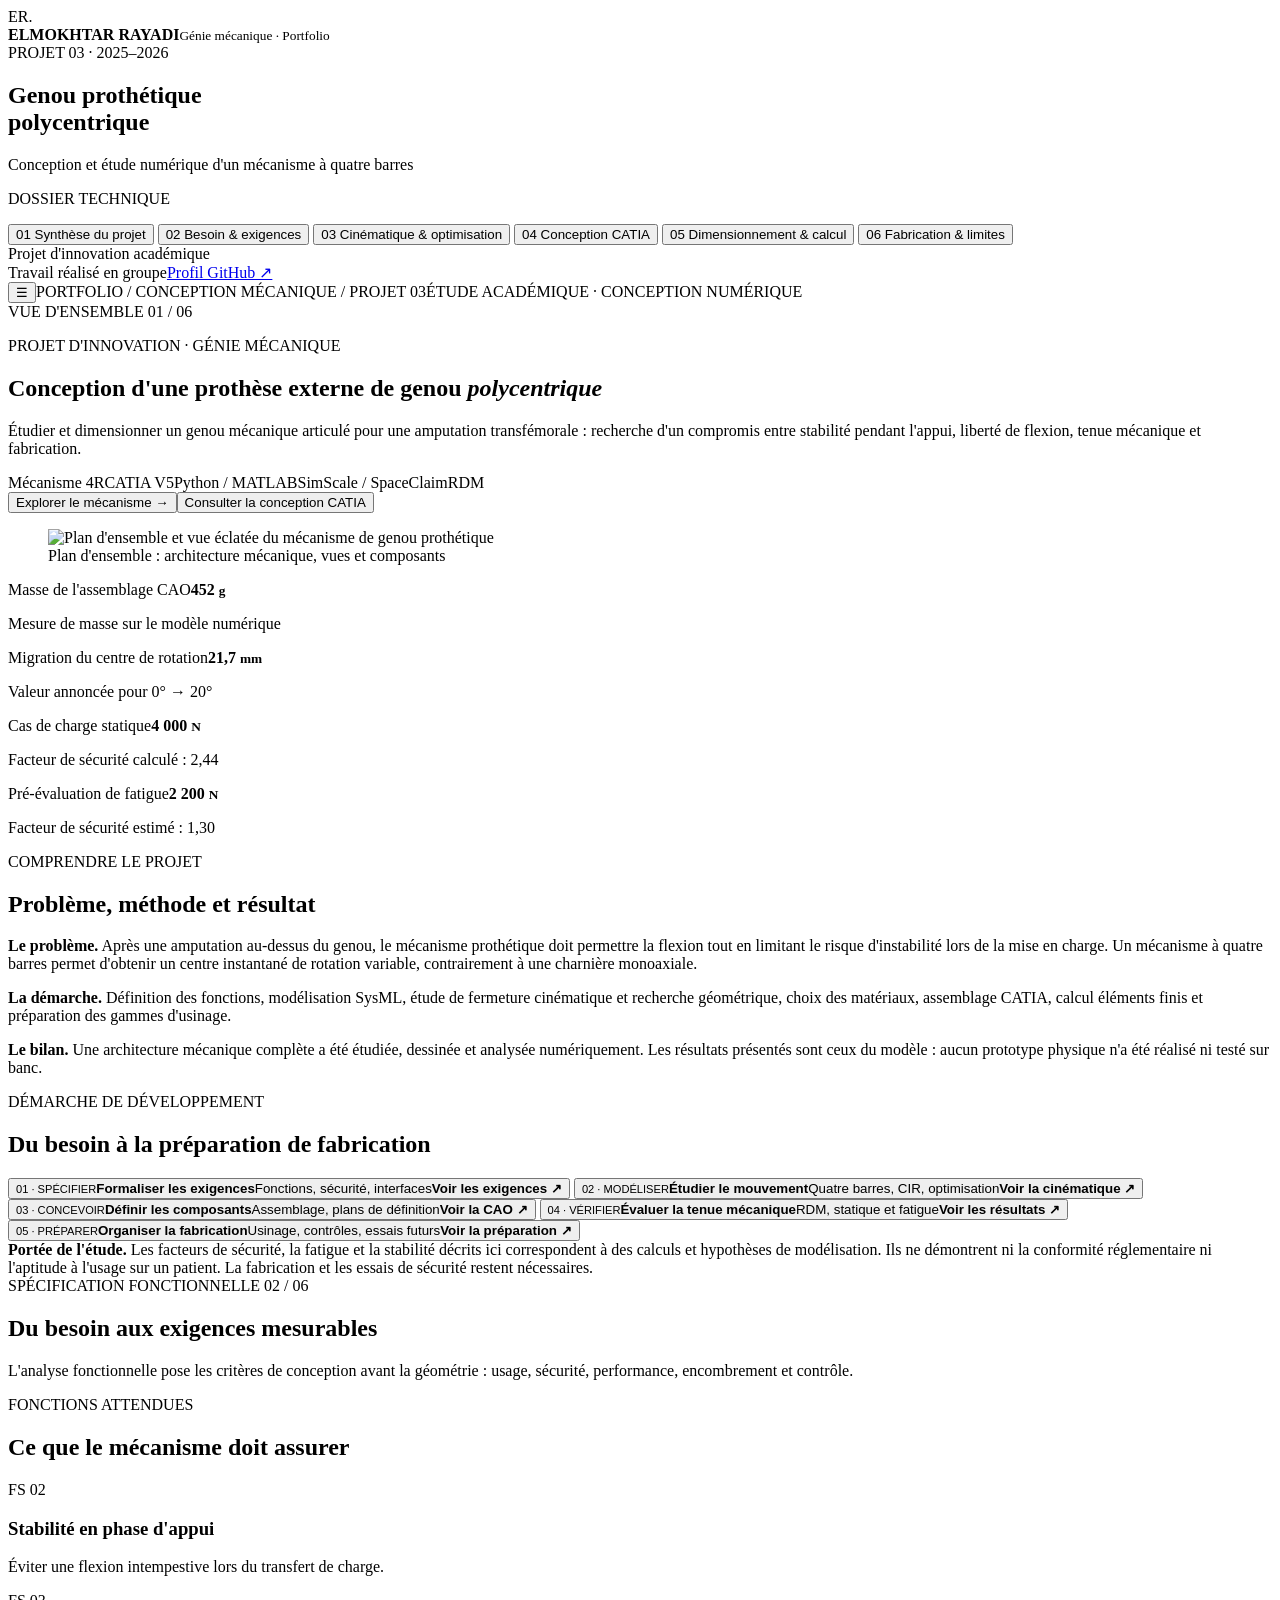
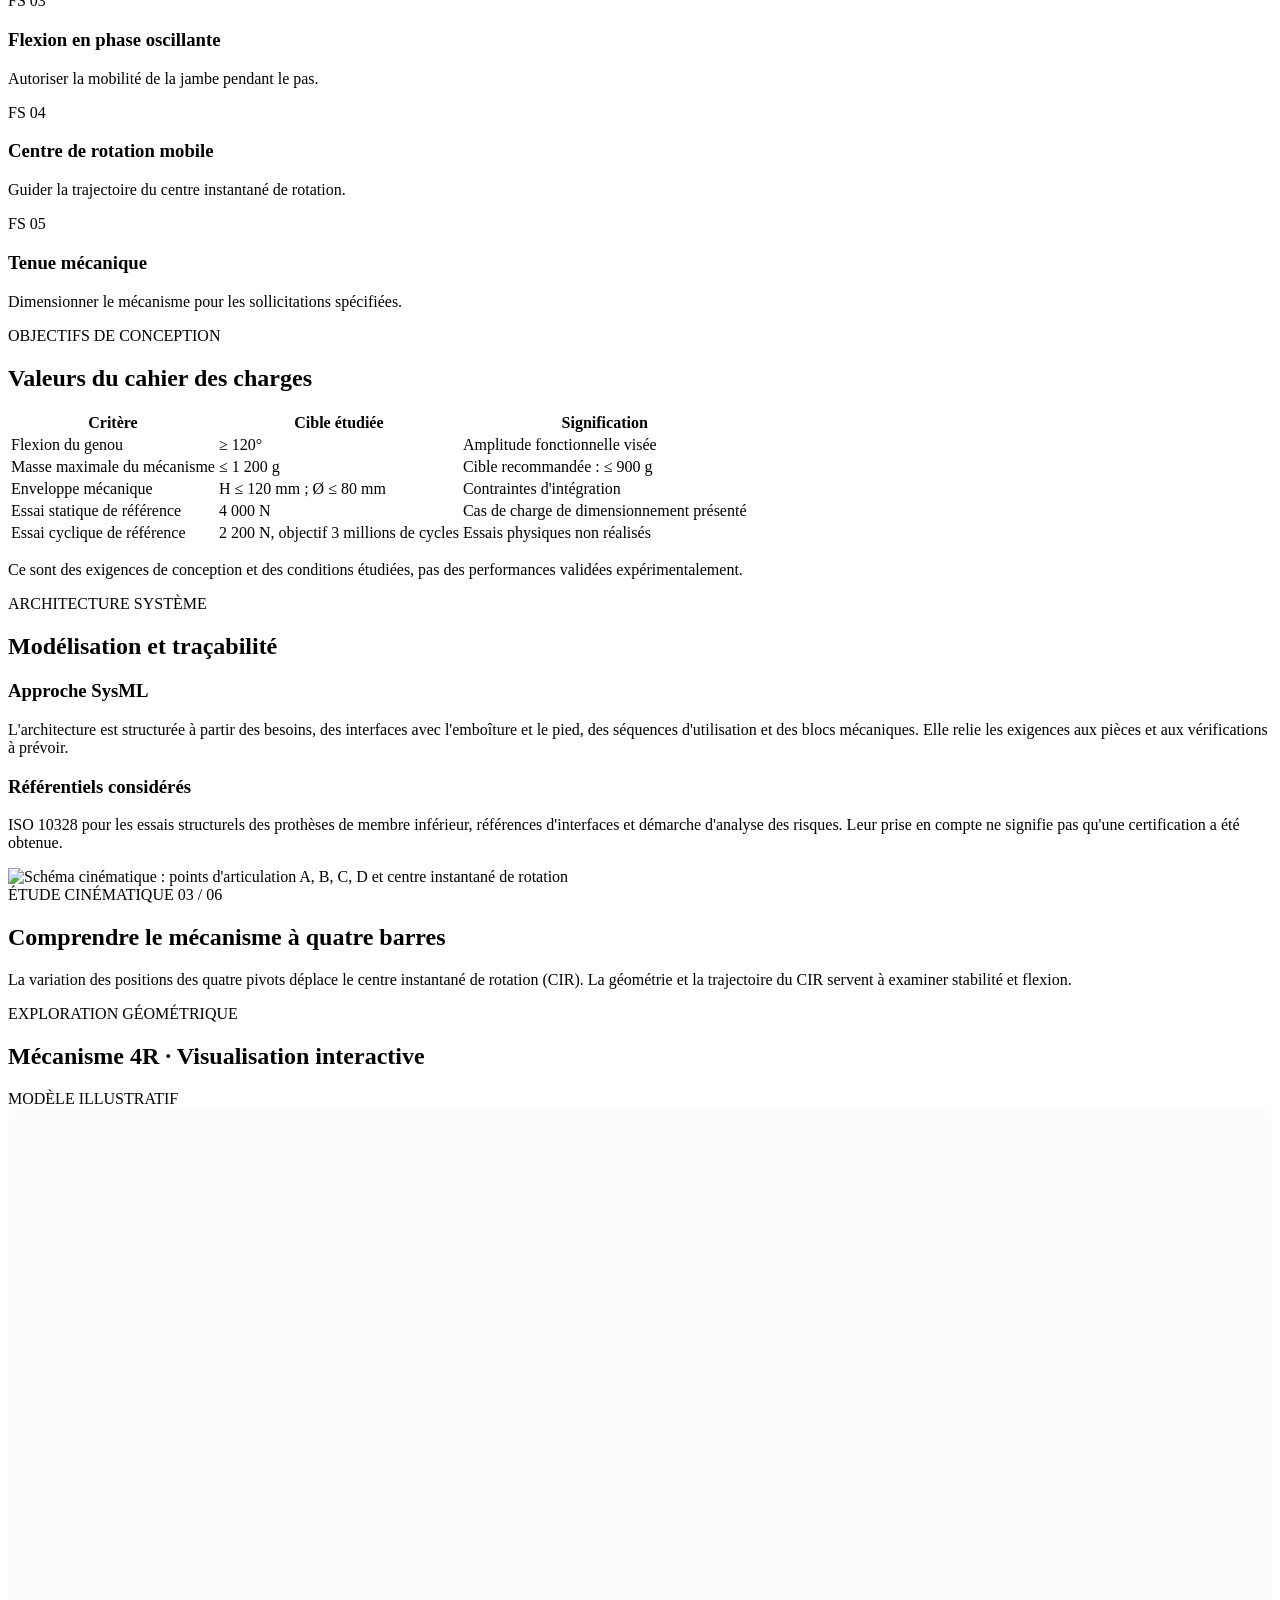
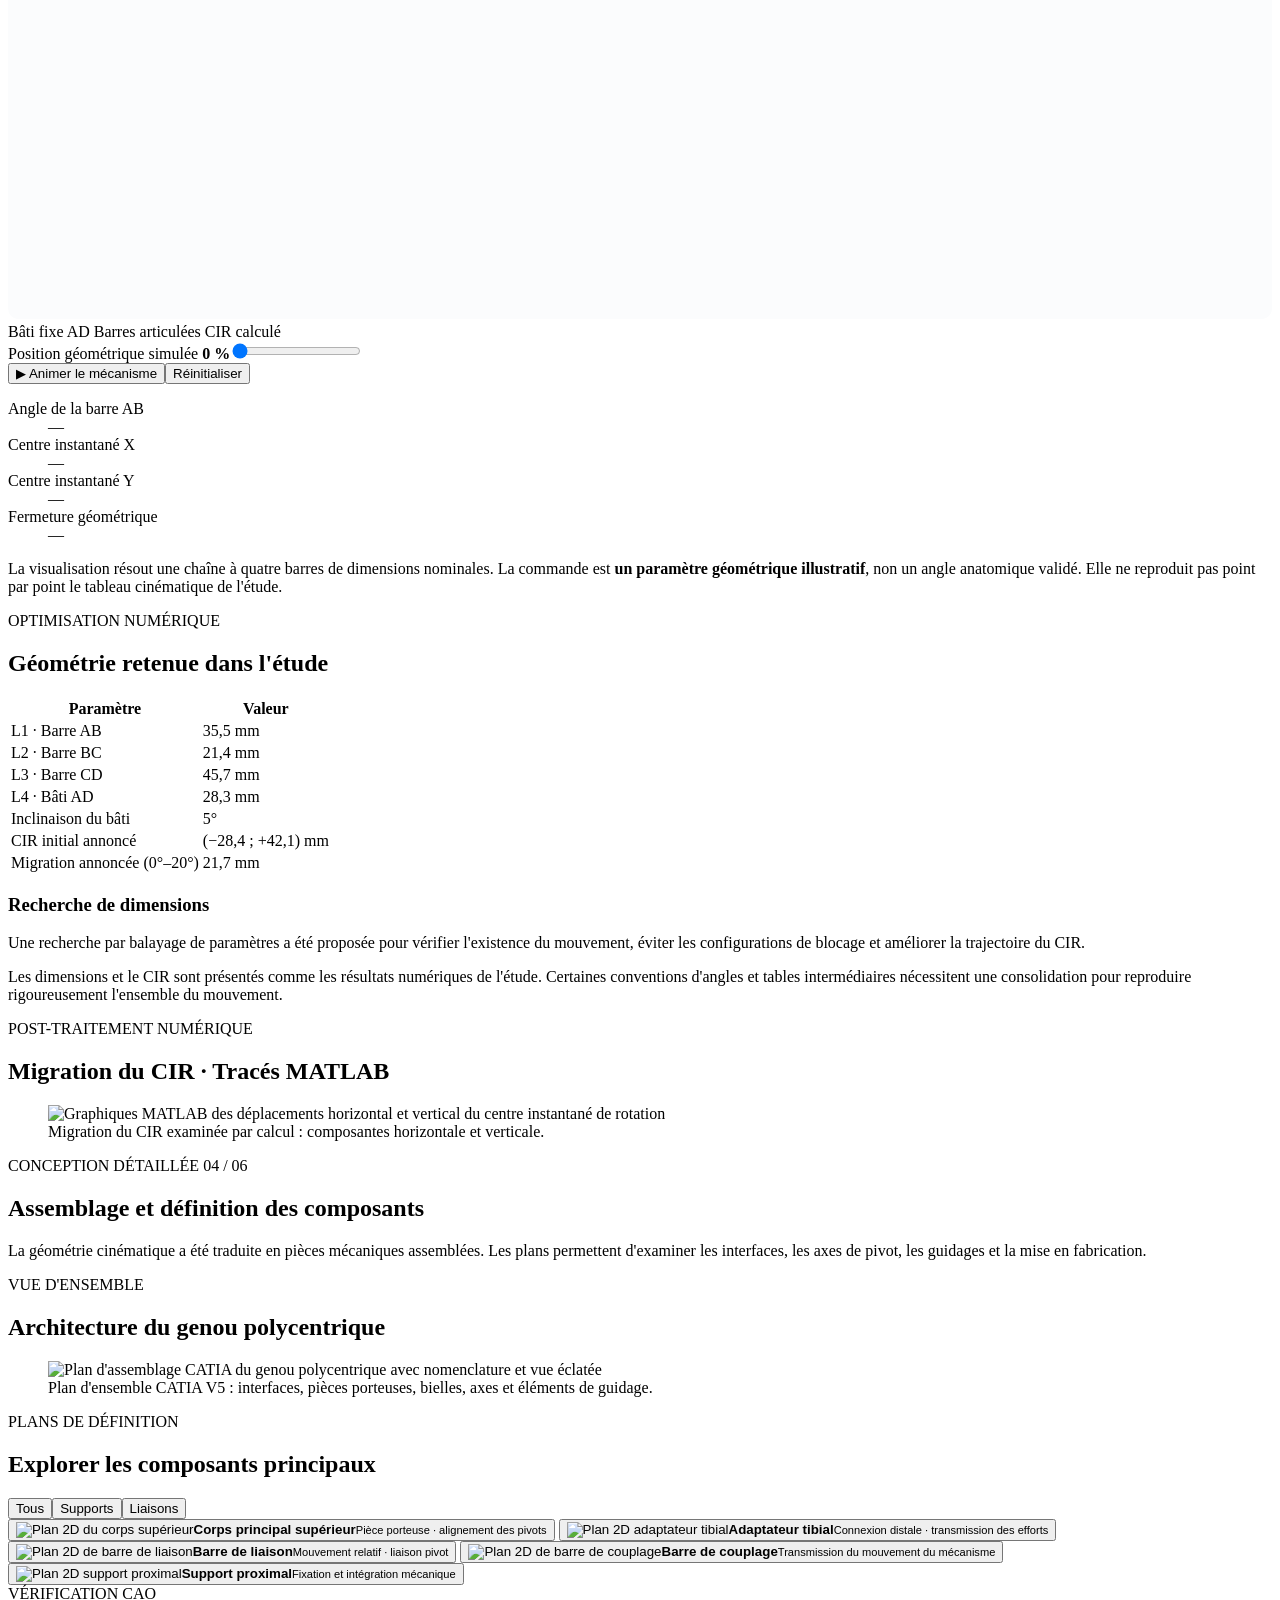
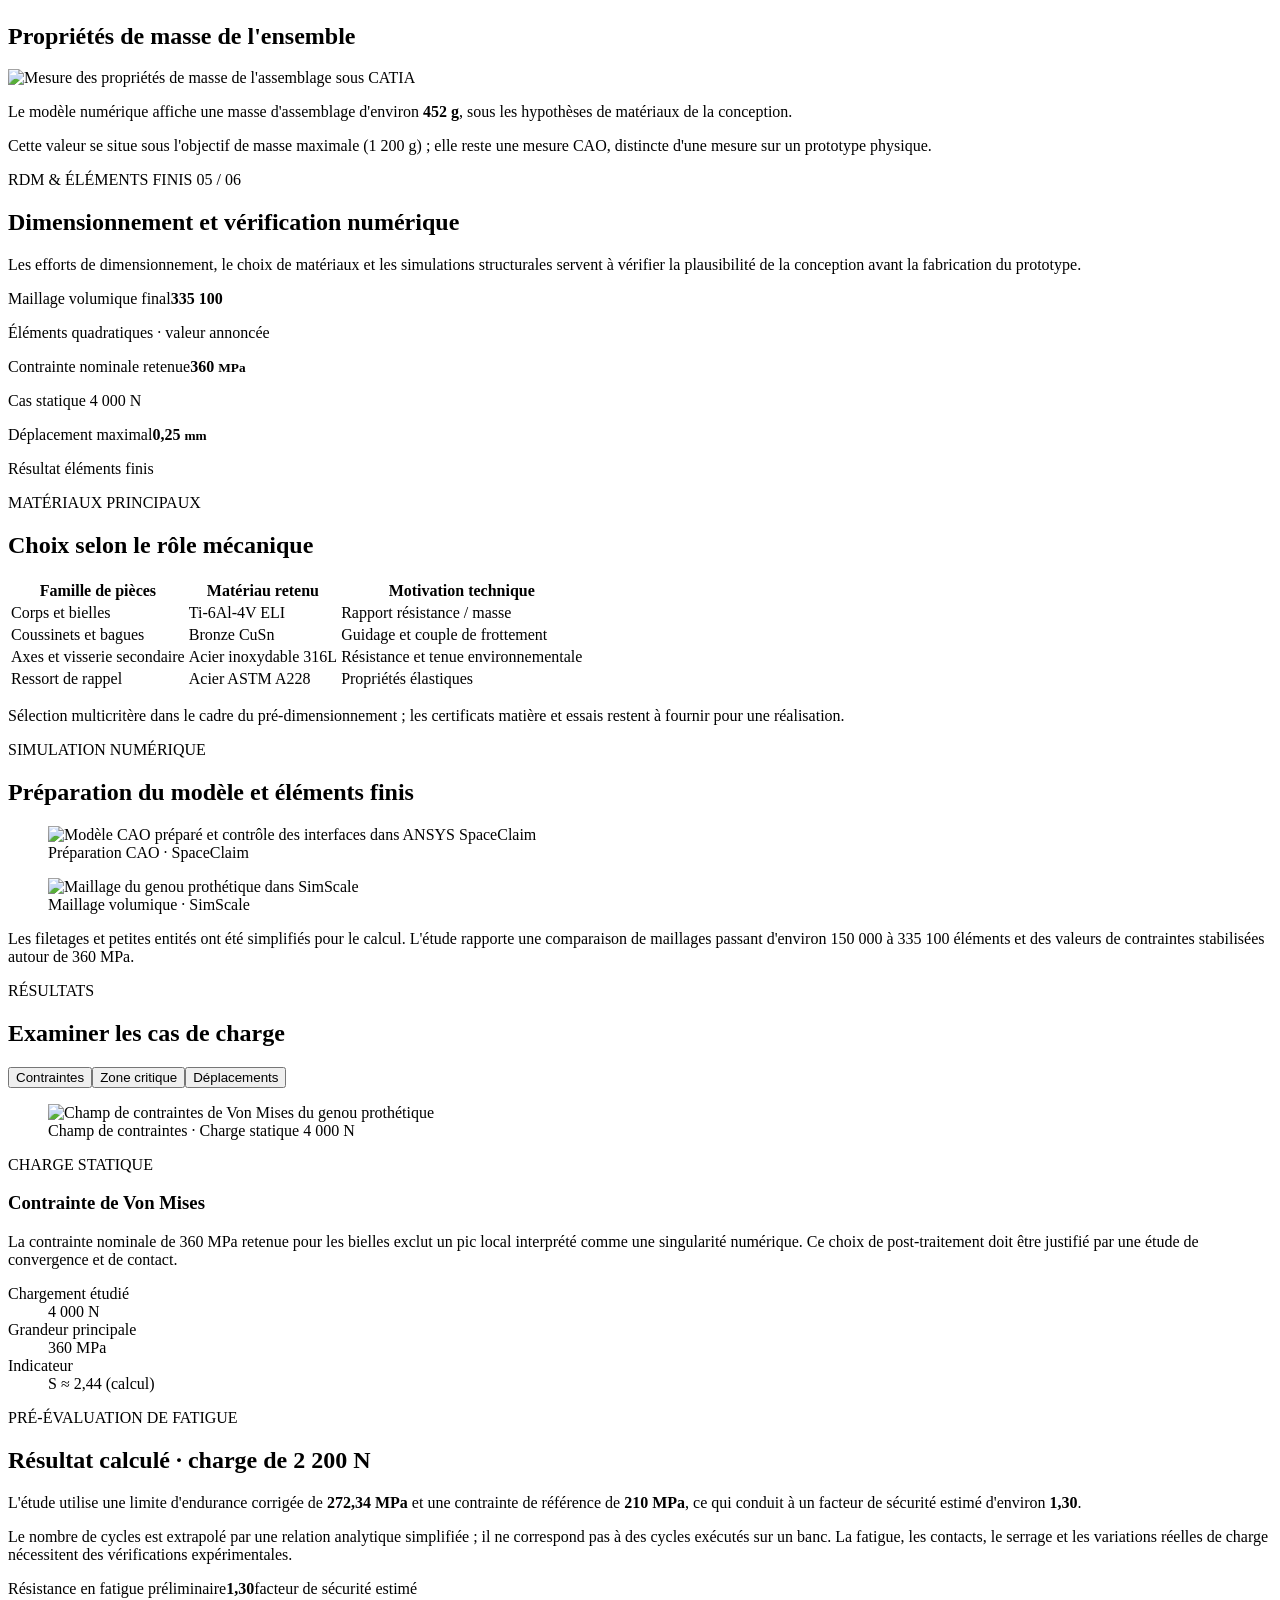
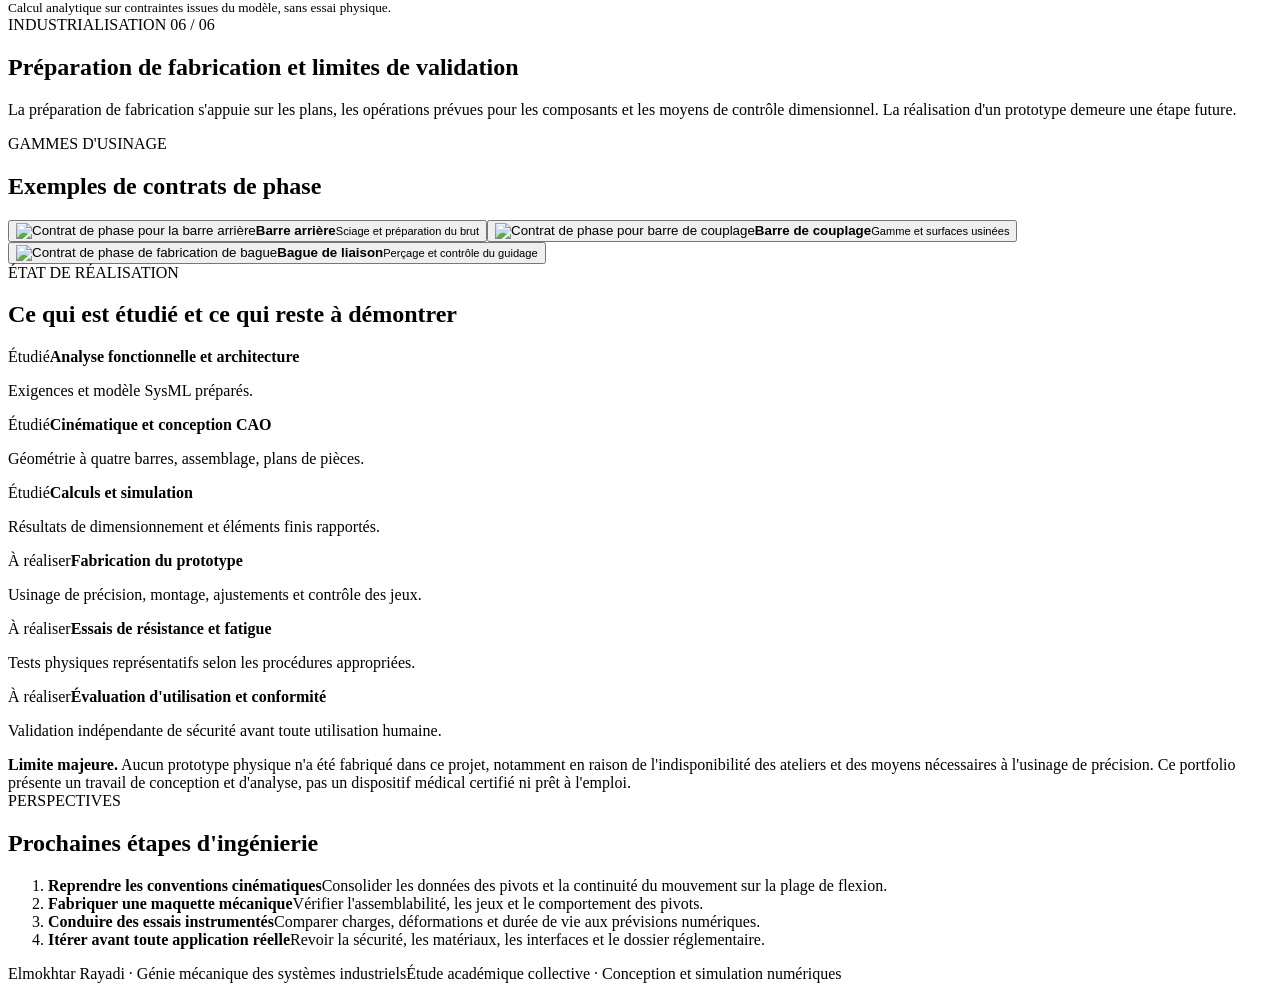
==== index.html @ 190bc429 "Add interactive knee engineering portfolio — index.html" ====
<!doctype html>
<html lang="fr">
<head>
<meta charset="utf-8">
<meta name="viewport" content="width=device-width,initial-scale=1">
<meta name="theme-color" content="#f5f7f8">
<meta name="description" content="Étude de conception mécanique d'un genou prothétique polycentrique : analyse fonctionnelle, cinématique, CAO CATIA V5, dimensionnement et simulations numériques.">
<title>Genou polycentrique · Dossier technique — Elmokhtar Rayadi</title>
<link rel="stylesheet" href="style.css">
</head>
<body>
<div class="shell">
<aside class="sidebar" aria-label="Navigation du dossier">
  <div class="identity"><div class="identity-mark">ER<span>.</span></div><div><strong>ELMOKHTAR RAYADI</strong><small>Génie mécanique · Portfolio</small></div></div>
  <div class="side-project"><span>PROJET 03 · 2025–2026</span><h2>Genou prothétique<br>polycentrique</h2><p>Conception et étude numérique d'un mécanisme à quatre barres</p></div>
  <p class="side-label">DOSSIER TECHNIQUE</p>
  <nav class="navigation">
    <button type="button" data-page="overview" class="nav-link active"><span>01</span> Synthèse du projet</button>
    <button type="button" data-page="requirements" class="nav-link"><span>02</span> Besoin &amp; exigences</button>
    <button type="button" data-page="kinematics" class="nav-link"><span>03</span> Cinématique &amp; optimisation</button>
    <button type="button" data-page="cad" class="nav-link"><span>04</span> Conception CATIA</button>
    <button type="button" data-page="analysis" class="nav-link"><span>05</span> Dimensionnement &amp; calcul</button>
    <button type="button" data-page="manufacturing" class="nav-link"><span>06</span> Fabrication &amp; limites</button>
  </nav>
  <div class="side-footer"><span>Projet d'innovation académique<br>Travail réalisé en groupe</span><a href="https://github.com/elmokhtarrayadi" target="_blank" rel="noopener">Profil GitHub ↗</a></div>
</aside>
<div class="workspace">
<header class="topbar"><button type="button" id="menuToggle" class="menu-toggle" aria-label="Afficher les rubriques">☰</button><span class="breadcrumb">PORTFOLIO <span>/</span> CONCEPTION MÉCANIQUE <span>/</span> PROJET 03</span><span class="top-tag">ÉTUDE ACADÉMIQUE · CONCEPTION NUMÉRIQUE</span></header>
<main id="main" tabindex="-1">
<section class="page active" id="page-overview" aria-labelledby="overview-title">
  <div class="section-tag">VUE D'ENSEMBLE <span>01 / 06</span></div>
  <div class="hero">
    <div><p class="eyebrow">PROJET D'INNOVATION · GÉNIE MÉCANIQUE</p><h1 id="overview-title">Conception d'une prothèse externe de genou <em>polycentrique</em></h1>
    <p class="lead">Étudier et dimensionner un genou mécanique articulé pour une amputation transfémorale : recherche d'un compromis entre stabilité pendant l'appui, liberté de flexion, tenue mécanique et fabrication.</p>
    <div class="tags"><span>Mécanisme 4R</span><span>CATIA V5</span><span>Python / MATLAB</span><span>SimScale / SpaceClaim</span><span>RDM</span></div>
    <div class="button-row"><button class="btn primary" type="button" data-go="kinematics">Explorer le mécanisme <span>→</span></button><button class="btn" type="button" data-go="cad">Consulter la conception CATIA</button></div>
    </div><figure class="hero-figure"><img src="assets/assemblage_plan_catia.webp" alt="Plan d'ensemble et vue éclatée du mécanisme de genou prothétique" fetchpriority="high"><figcaption>Plan d'ensemble : architecture mécanique, vues et composants</figcaption></figure>
  </div>
  <div class="metrics four">
    <div class="metric"><span>Masse de l'assemblage CAO</span><strong>452 <small>g</small></strong><p>Mesure de masse sur le modèle numérique</p></div>
    <div class="metric"><span>Migration du centre de rotation</span><strong>21,7 <small>mm</small></strong><p>Valeur annoncée pour 0° → 20°</p></div>
    <div class="metric"><span>Cas de charge statique</span><strong>4 000 <small>N</small></strong><p>Facteur de sécurité calculé : 2,44</p></div>
    <div class="metric"><span>Pré-évaluation de fatigue</span><strong>2 200 <small>N</small></strong><p>Facteur de sécurité estimé : 1,30</p></div>
  </div>
  <article class="paper"><div class="paper-head"><div><span class="eyebrow">COMPRENDRE LE PROJET</span><h2>Problème, méthode et résultat</h2></div></div>
   <div class="summary-columns"><p><strong>Le problème.</strong> Après une amputation au-dessus du genou, le mécanisme prothétique doit permettre la flexion tout en limitant le risque d'instabilité lors de la mise en charge. Un mécanisme à quatre barres permet d'obtenir un centre instantané de rotation variable, contrairement à une charnière monoaxiale.</p><p><strong>La démarche.</strong> Définition des fonctions, modélisation SysML, étude de fermeture cinématique et recherche géométrique, choix des matériaux, assemblage CATIA, calcul éléments finis et préparation des gammes d'usinage.</p><p><strong>Le bilan.</strong> Une architecture mécanique complète a été étudiée, dessinée et analysée numériquement. Les résultats présentés sont ceux du modèle : aucun prototype physique n'a été réalisé ni testé sur banc.</p></div>
  </article>
  <article class="paper"><div class="paper-head"><div><span class="eyebrow">DÉMARCHE DE DÉVELOPPEMENT</span><h2>Du besoin à la préparation de fabrication</h2></div></div>
  <div class="workflow">
    <button type="button" data-go="requirements"><small>01 · SPÉCIFIER</small><strong>Formaliser les exigences</strong><span>Fonctions, sécurité, interfaces</span><b>Voir les exigences ↗</b></button>
    <button type="button" data-go="kinematics"><small>02 · MODÉLISER</small><strong>Étudier le mouvement</strong><span>Quatre barres, CIR, optimisation</span><b>Voir la cinématique ↗</b></button>
    <button type="button" data-go="cad"><small>03 · CONCEVOIR</small><strong>Définir les composants</strong><span>Assemblage, plans de définition</span><b>Voir la CAO ↗</b></button>
    <button type="button" data-go="analysis"><small>04 · VÉRIFIER</small><strong>Évaluer la tenue mécanique</strong><span>RDM, statique et fatigue</span><b>Voir les résultats ↗</b></button>
    <button type="button" data-go="manufacturing"><small>05 · PRÉPARER</small><strong>Organiser la fabrication</strong><span>Usinage, contrôles, essais futurs</span><b>Voir la préparation ↗</b></button>
  </div>
  </article>
  <div class="note"><strong>Portée de l'étude.</strong> Les facteurs de sécurité, la fatigue et la stabilité décrits ici correspondent à des calculs et hypothèses de modélisation. Ils ne démontrent ni la conformité réglementaire ni l'aptitude à l'usage sur un patient. La fabrication et les essais de sécurité restent nécessaires.</div>
</section>
<section class="page" id="page-requirements" aria-labelledby="requirements-title">
  <div class="section-tag">SPÉCIFICATION FONCTIONNELLE <span>02 / 06</span></div><h1 id="requirements-title" class="page-title">Du besoin aux exigences mesurables</h1><p class="page-intro">L'analyse fonctionnelle pose les critères de conception avant la géométrie : usage, sécurité, performance, encombrement et contrôle.</p>
  <div class="paper"><div class="paper-head"><div><span class="eyebrow">FONCTIONS ATTENDUES</span><h2>Ce que le mécanisme doit assurer</h2></div></div>
  <div class="spec-grid">
    <div><span class="spec-num">FS 02</span><h3>Stabilité en phase d'appui</h3><p>Éviter une flexion intempestive lors du transfert de charge.</p></div>
    <div><span class="spec-num">FS 03</span><h3>Flexion en phase oscillante</h3><p>Autoriser la mobilité de la jambe pendant le pas.</p></div>
    <div><span class="spec-num">FS 04</span><h3>Centre de rotation mobile</h3><p>Guider la trajectoire du centre instantané de rotation.</p></div>
    <div><span class="spec-num">FS 05</span><h3>Tenue mécanique</h3><p>Dimensionner le mécanisme pour les sollicitations spécifiées.</p></div>
  </div></div>
  <div class="paper"><div class="paper-head"><div><span class="eyebrow">OBJECTIFS DE CONCEPTION</span><h2>Valeurs du cahier des charges</h2></div></div>
  <div class="table-wrap"><table><thead><tr><th>Critère</th><th>Cible étudiée</th><th>Signification</th></tr></thead><tbody>
  <tr><td>Flexion du genou</td><td>≥ 120°</td><td>Amplitude fonctionnelle visée</td></tr>
  <tr><td>Masse maximale du mécanisme</td><td>≤ 1 200 g</td><td>Cible recommandée : ≤ 900 g</td></tr>
  <tr><td>Enveloppe mécanique</td><td>H ≤ 120 mm ; Ø ≤ 80 mm</td><td>Contraintes d'intégration</td></tr>
  <tr><td>Essai statique de référence</td><td>4 000 N</td><td>Cas de charge de dimensionnement présenté</td></tr>
  <tr><td>Essai cyclique de référence</td><td>2 200 N, objectif 3 millions de cycles</td><td>Essais physiques non réalisés</td></tr>
  </tbody></table></div><p class="footnote">Ce sont des exigences de conception et des conditions étudiées, pas des performances validées expérimentalement.</p></div>
  <div class="paper"><div class="paper-head"><div><span class="eyebrow">ARCHITECTURE SYSTÈME</span><h2>Modélisation et traçabilité</h2></div></div><div class="double"><div><h3>Approche SysML</h3><p>L'architecture est structurée à partir des besoins, des interfaces avec l'emboîture et le pied, des séquences d'utilisation et des blocs mécaniques. Elle relie les exigences aux pièces et aux vérifications à prévoir.</p><h3>Référentiels considérés</h3><p>ISO 10328 pour les essais structurels des prothèses de membre inférieur, références d'interfaces et démarche d'analyse des risques. Leur prise en compte ne signifie pas qu'une certification a été obtenue.</p></div><img src="assets/schema_quatre_barres.webp" alt="Schéma cinématique : points d'articulation A, B, C, D et centre instantané de rotation" data-lightbox></div></div>
</section>
<section class="page" id="page-kinematics" aria-labelledby="kinematics-title">
  <div class="section-tag">ÉTUDE CINÉMATIQUE <span>03 / 06</span></div><h1 id="kinematics-title" class="page-title">Comprendre le mécanisme à quatre barres</h1><p class="page-intro">La variation des positions des quatre pivots déplace le centre instantané de rotation (CIR). La géométrie et la trajectoire du CIR servent à examiner stabilité et flexion.</p>
  <div class="paper kinematic-paper"><div class="paper-head"><div><span class="eyebrow">EXPLORATION GÉOMÉTRIQUE</span><h2>Mécanisme 4R · Visualisation interactive</h2></div><span class="mini-pill">MODÈLE ILLUSTRATIF</span></div>
    <div class="kinematic-layout"><div class="model-area"><svg id="mechanismSvg" viewBox="0 0 600 385" role="img" aria-label="Mécanisme à quatre barres articulées avec centre instantané de rotation" xmlns="http://www.w3.org/2000/svg"><rect x="0" y="0" width="600" height="385" rx="5" fill="#fbfcfd"/><g id="gridLayer"></g><g id="mechanismLayer"></g><g id="labelsLayer"></g></svg><div class="model-key"><span><i class="dot dark"></i> Bâti fixe AD</span><span><i class="dot blue"></i> Barres articulées</span><span><i class="dot teal"></i> CIR calculé</span></div></div><div class="model-controls"><label for="position">Position géométrique simulée <strong id="positionLabel">0 %</strong></label><input id="position" type="range" min="0" max="100" value="0" step="1"><div class="button-row"><button class="btn primary" id="playMechanism" type="button">▶ Animer le mécanisme</button><button class="btn" id="resetMechanism" type="button">Réinitialiser</button></div><dl class="readout"><div><dt>Angle de la barre AB</dt><dd id="angleValue">—</dd></div><div><dt>Centre instantané X</dt><dd id="cirX">—</dd></div><div><dt>Centre instantané Y</dt><dd id="cirY">—</dd></div><div><dt>Fermeture géométrique</dt><dd id="closureValue">—</dd></div></dl><p class="fine-print">La visualisation résout une chaîne à quatre barres de dimensions nominales. La commande est <strong>un paramètre géométrique illustratif</strong>, non un angle anatomique validé. Elle ne reproduit pas point par point le tableau cinématique de l'étude.</p></div></div>
  </div>
  <div class="paper"><div class="paper-head"><div><span class="eyebrow">OPTIMISATION NUMÉRIQUE</span><h2>Géométrie retenue dans l'étude</h2></div></div><div class="double"><div class="table-wrap"><table><thead><tr><th>Paramètre</th><th>Valeur</th></tr></thead><tbody><tr><td>L1 · Barre AB</td><td>35,5 mm</td></tr><tr><td>L2 · Barre BC</td><td>21,4 mm</td></tr><tr><td>L3 · Barre CD</td><td>45,7 mm</td></tr><tr><td>L4 · Bâti AD</td><td>28,3 mm</td></tr><tr><td>Inclinaison du bâti</td><td>5°</td></tr><tr><td>CIR initial annoncé</td><td>(−28,4 ; +42,1) mm</td></tr><tr><td>Migration annoncée (0°–20°)</td><td>21,7 mm</td></tr></tbody></table></div><div><h3>Recherche de dimensions</h3><p>Une recherche par balayage de paramètres a été proposée pour vérifier l'existence du mouvement, éviter les configurations de blocage et améliorer la trajectoire du CIR.</p><p>Les dimensions et le CIR sont présentés comme les résultats numériques de l'étude. Certaines conventions d'angles et tables intermédiaires nécessitent une consolidation pour reproduire rigoureusement l'ensemble du mouvement.</p></div></div></div>
  <div class="paper"><div class="paper-head"><div><span class="eyebrow">POST-TRAITEMENT NUMÉRIQUE</span><h2>Migration du CIR · Tracés MATLAB</h2></div></div><figure class="wide-figure"><img src="assets/migration_cir.webp" alt="Graphiques MATLAB des déplacements horizontal et vertical du centre instantané de rotation" data-lightbox loading="lazy"><figcaption>Migration du CIR examinée par calcul : composantes horizontale et verticale.</figcaption></figure></div>
</section>
<section class="page" id="page-cad" aria-labelledby="cad-title">
  <div class="section-tag">CONCEPTION DÉTAILLÉE <span>04 / 06</span></div><h1 id="cad-title" class="page-title">Assemblage et définition des composants</h1><p class="page-intro">La géométrie cinématique a été traduite en pièces mécaniques assemblées. Les plans permettent d'examiner les interfaces, les axes de pivot, les guidages et la mise en fabrication.</p>
  <div class="paper"><div class="paper-head"><div><span class="eyebrow">VUE D'ENSEMBLE</span><h2>Architecture du genou polycentrique</h2></div></div><figure class="wide-figure"><img src="assets/assemblage_plan_catia.webp" data-lightbox alt="Plan d'assemblage CATIA du genou polycentrique avec nomenclature et vue éclatée" loading="lazy"><figcaption>Plan d'ensemble CATIA V5 : interfaces, pièces porteuses, bielles, axes et éléments de guidage.</figcaption></figure></div>
  <div class="paper"><div class="paper-head"><div><span class="eyebrow">PLANS DE DÉFINITION</span><h2>Explorer les composants principaux</h2></div><div class="gallery-filters" role="group" aria-label="Filtrer les plans"><button type="button" class="filter active" data-filter="all">Tous</button><button type="button" class="filter" data-filter="support">Supports</button><button type="button" class="filter" data-filter="link">Liaisons</button></div></div>
  <div class="gallery" id="cadGallery">
    <button class="drawing" type="button" data-kind="support" data-image="assets/corps_superieur.webp"><img src="assets/corps_superieur.webp" loading="lazy" alt="Plan 2D du corps supérieur"><span><b>Corps principal supérieur</b><small>Pièce porteuse · alignement des pivots</small></span></button>
    <button class="drawing" type="button" data-kind="support" data-image="assets/adaptateur_tibial.webp"><img src="assets/adaptateur_tibial.webp" loading="lazy" alt="Plan 2D adaptateur tibial"><span><b>Adaptateur tibial</b><small>Connexion distale · transmission des efforts</small></span></button>
    <button class="drawing" type="button" data-kind="link" data-image="assets/barre_liaison.webp"><img src="assets/barre_liaison.webp" loading="lazy" alt="Plan 2D de barre de liaison"><span><b>Barre de liaison</b><small>Mouvement relatif · liaison pivot</small></span></button>
    <button class="drawing" type="button" data-kind="link" data-image="assets/barre_couplage.webp"><img src="assets/barre_couplage.webp" loading="lazy" alt="Plan 2D de barre de couplage"><span><b>Barre de couplage</b><small>Transmission du mouvement du mécanisme</small></span></button>
    <button class="drawing" type="button" data-kind="support" data-image="assets/support_proximal.webp"><img src="assets/support_proximal.webp" loading="lazy" alt="Plan 2D support proximal"><span><b>Support proximal</b><small>Fixation et intégration mécanique</small></span></button>
  </div></div><div class="paper"><div class="paper-head"><div><span class="eyebrow">VÉRIFICATION CAO</span><h2>Propriétés de masse de l'ensemble</h2></div></div><div class="double"><img class="contain" src="assets/mesure_masse_catia.webp" alt="Mesure des propriétés de masse de l'assemblage sous CATIA" data-lightbox loading="lazy"><div><p>Le modèle numérique affiche une masse d'assemblage d'environ <strong>452 g</strong>, sous les hypothèses de matériaux de la conception.</p><p>Cette valeur se situe sous l'objectif de masse maximale (1 200 g) ; elle reste une mesure CAO, distincte d'une mesure sur un prototype physique.</p></div></div></div>
</section>
<section class="page" id="page-analysis" aria-labelledby="analysis-title">
  <div class="section-tag">RDM &amp; ÉLÉMENTS FINIS <span>05 / 06</span></div><h1 id="analysis-title" class="page-title">Dimensionnement et vérification numérique</h1><p class="page-intro">Les efforts de dimensionnement, le choix de matériaux et les simulations structurales servent à vérifier la plausibilité de la conception avant la fabrication du prototype.</p>
  <div class="metrics three"><div class="metric"><span>Maillage volumique final</span><strong>335 100</strong><p>Éléments quadratiques · valeur annoncée</p></div><div class="metric"><span>Contrainte nominale retenue</span><strong>360 <small>MPa</small></strong><p>Cas statique 4 000 N</p></div><div class="metric"><span>Déplacement maximal</span><strong>0,25 <small>mm</small></strong><p>Résultat éléments finis</p></div></div>
  <div class="paper"><div class="paper-head"><div><span class="eyebrow">MATÉRIAUX PRINCIPAUX</span><h2>Choix selon le rôle mécanique</h2></div></div><div class="table-wrap"><table><thead><tr><th>Famille de pièces</th><th>Matériau retenu</th><th>Motivation technique</th></tr></thead><tbody><tr><td>Corps et bielles</td><td>Ti-6Al-4V ELI</td><td>Rapport résistance / masse</td></tr><tr><td>Coussinets et bagues</td><td>Bronze CuSn</td><td>Guidage et couple de frottement</td></tr><tr><td>Axes et visserie secondaire</td><td>Acier inoxydable 316L</td><td>Résistance et tenue environnementale</td></tr><tr><td>Ressort de rappel</td><td>Acier ASTM A228</td><td>Propriétés élastiques</td></tr></tbody></table></div><p class="footnote">Sélection multicritère dans le cadre du pré-dimensionnement ; les certificats matière et essais restent à fournir pour une réalisation.</p></div>
  <div class="paper"><div class="paper-head"><div><span class="eyebrow">SIMULATION NUMÉRIQUE</span><h2>Préparation du modèle et éléments finis</h2></div></div><div class="image-pair"><figure><img src="assets/preparation_spaceclaim.webp" alt="Modèle CAO préparé et contrôle des interfaces dans ANSYS SpaceClaim" data-lightbox loading="lazy"><figcaption>Préparation CAO · SpaceClaim</figcaption></figure><figure><img src="assets/maillage_simscale.webp" alt="Maillage du genou prothétique dans SimScale" data-lightbox loading="lazy"><figcaption>Maillage volumique · SimScale</figcaption></figure></div><p>Les filetages et petites entités ont été simplifiés pour le calcul. L'étude rapporte une comparaison de maillages passant d'environ 150 000 à 335 100 éléments et des valeurs de contraintes stabilisées autour de 360 MPa.</p></div>
  <div class="paper"><div class="paper-head"><div><span class="eyebrow">RÉSULTATS</span><h2>Examiner les cas de charge</h2></div><div class="tabs" role="tablist" aria-label="Choix du résultat"><button class="tab active" type="button" data-analysis="stress" role="tab" aria-selected="true">Contraintes</button><button class="tab" type="button" data-analysis="detail" role="tab" aria-selected="false">Zone critique</button><button class="tab" type="button" data-analysis="displacement" role="tab" aria-selected="false">Déplacements</button></div></div><div class="analysis-layout"><figure class="analysis-image"><img id="analysisImage" src="assets/contraintes_von_mises.webp" alt="Champ de contraintes de Von Mises du genou prothétique" data-lightbox><figcaption id="analysisCaption">Champ de contraintes · Charge statique 4 000 N</figcaption></figure><div class="analysis-facts"><span class="eyebrow" id="analysisType">CHARGE STATIQUE</span><h3 id="analysisHeading">Contrainte de Von Mises</h3><p id="analysisDescription">La contrainte nominale de 360 MPa retenue pour les bielles exclut un pic local interprété comme une singularité numérique. Ce choix de post-traitement doit être justifié par une étude de convergence et de contact.</p><dl class="readout"><div><dt>Chargement étudié</dt><dd id="analysisLoad">4 000 N</dd></div><div><dt>Grandeur principale</dt><dd id="analysisValue">360 MPa</dd></div><div><dt>Indicateur</dt><dd id="analysisFactor">S ≈ 2,44 (calcul)</dd></div></dl></div></div></div>
  <div class="paper"><div class="paper-head"><div><span class="eyebrow">PRÉ-ÉVALUATION DE FATIGUE</span><h2>Résultat calculé · charge de 2 200 N</h2></div></div><div class="double"><div><p>L'étude utilise une limite d'endurance corrigée de <strong>272,34 MPa</strong> et une contrainte de référence de <strong>210 MPa</strong>, ce qui conduit à un facteur de sécurité estimé d'environ <strong>1,30</strong>.</p><p>Le nombre de cycles est extrapolé par une relation analytique simplifiée ; il ne correspond pas à des cycles exécutés sur un banc. La fatigue, les contacts, le serrage et les variations réelles de charge nécessitent des vérifications expérimentales.</p></div><div class="stacked-stat"><span>Résistance en fatigue préliminaire</span><strong>1,30</strong><span>facteur de sécurité estimé</span><div class="hairline"></div><small>Calcul analytique sur contraintes issues du modèle, sans essai physique.</small></div></div></div>
</section>
<section class="page" id="page-manufacturing" aria-labelledby="manufacturing-title">
 <div class="section-tag">INDUSTRIALISATION <span>06 / 06</span></div><h1 id="manufacturing-title" class="page-title">Préparation de fabrication et limites de validation</h1><p class="page-intro">La préparation de fabrication s'appuie sur les plans, les opérations prévues pour les composants et les moyens de contrôle dimensionnel. La réalisation d'un prototype demeure une étape future.</p>
 <div class="paper"><div class="paper-head"><div><span class="eyebrow">GAMMES D'USINAGE</span><h2>Exemples de contrats de phase</h2></div></div><div class="gallery manufacturing-gallery"><button class="drawing" type="button" data-image="assets/fabrication_barre_arriere.webp"><img src="assets/fabrication_barre_arriere.webp" alt="Contrat de phase pour la barre arrière" loading="lazy"><span><b>Barre arrière</b><small>Sciage et préparation du brut</small></span></button><button class="drawing" type="button" data-image="assets/fabrication_couplage.webp"><img src="assets/fabrication_couplage.webp" alt="Contrat de phase pour barre de couplage" loading="lazy"><span><b>Barre de couplage</b><small>Gamme et surfaces usinées</small></span></button><button class="drawing" type="button" data-image="assets/fabrication_bague.webp"><img src="assets/fabrication_bague.webp" alt="Contrat de phase de fabrication de bague" loading="lazy"><span><b>Bague de liaison</b><small>Perçage et contrôle du guidage</small></span></button></div></div>
 <div class="paper"><div class="paper-head"><div><span class="eyebrow">ÉTAT DE RÉALISATION</span><h2>Ce qui est étudié et ce qui reste à démontrer</h2></div></div><div class="status-table"><div><span class="state done">Étudié</span><strong>Analyse fonctionnelle et architecture</strong><p>Exigences et modèle SysML préparés.</p></div><div><span class="state done">Étudié</span><strong>Cinématique et conception CAO</strong><p>Géométrie à quatre barres, assemblage, plans de pièces.</p></div><div><span class="state done">Étudié</span><strong>Calculs et simulation</strong><p>Résultats de dimensionnement et éléments finis rapportés.</p></div><div><span class="state pending">À réaliser</span><strong>Fabrication du prototype</strong><p>Usinage de précision, montage, ajustements et contrôle des jeux.</p></div><div><span class="state pending">À réaliser</span><strong>Essais de résistance et fatigue</strong><p>Tests physiques représentatifs selon les procédures appropriées.</p></div><div><span class="state pending">À réaliser</span><strong>Évaluation d'utilisation et conformité</strong><p>Validation indépendante de sécurité avant toute utilisation humaine.</p></div></div></div>
 <div class="note"><strong>Limite majeure.</strong> Aucun prototype physique n'a été fabriqué dans ce projet, notamment en raison de l'indisponibilité des ateliers et des moyens nécessaires à l'usinage de précision. Ce portfolio présente un travail de conception et d'analyse, pas un dispositif médical certifié ni prêt à l'emploi.</div>
 <div class="paper"><div class="paper-head"><div><span class="eyebrow">PERSPECTIVES</span><h2>Prochaines étapes d'ingénierie</h2></div></div><ol class="next-steps"><li><strong>Reprendre les conventions cinématiques</strong><span>Consolider les données des pivots et la continuité du mouvement sur la plage de flexion.</span></li><li><strong>Fabriquer une maquette mécanique</strong><span>Vérifier l'assemblabilité, les jeux et le comportement des pivots.</span></li><li><strong>Conduire des essais instrumentés</strong><span>Comparer charges, déformations et durée de vie aux prévisions numériques.</span></li><li><strong>Itérer avant toute application réelle</strong><span>Revoir la sécurité, les matériaux, les interfaces et le dossier réglementaire.</span></li></ol></div>
</section>
</main>
<footer class="site-footer"><span>Elmokhtar Rayadi · Génie mécanique des systèmes industriels</span><span>Étude académique collective · Conception et simulation numériques</span></footer>
</div>
</div>
<div id="lightbox" class="lightbox" role="dialog" aria-modal="true" aria-label="Visualisation d'une figure" hidden><button id="closeLightbox" type="button" aria-label="Fermer la figure">×</button><img id="lightboxImage" src="" alt="Figure technique agrandie"><span>Appuyez sur Échap pour fermer</span></div>
<script src="app.js"></script>
</body>
</html>
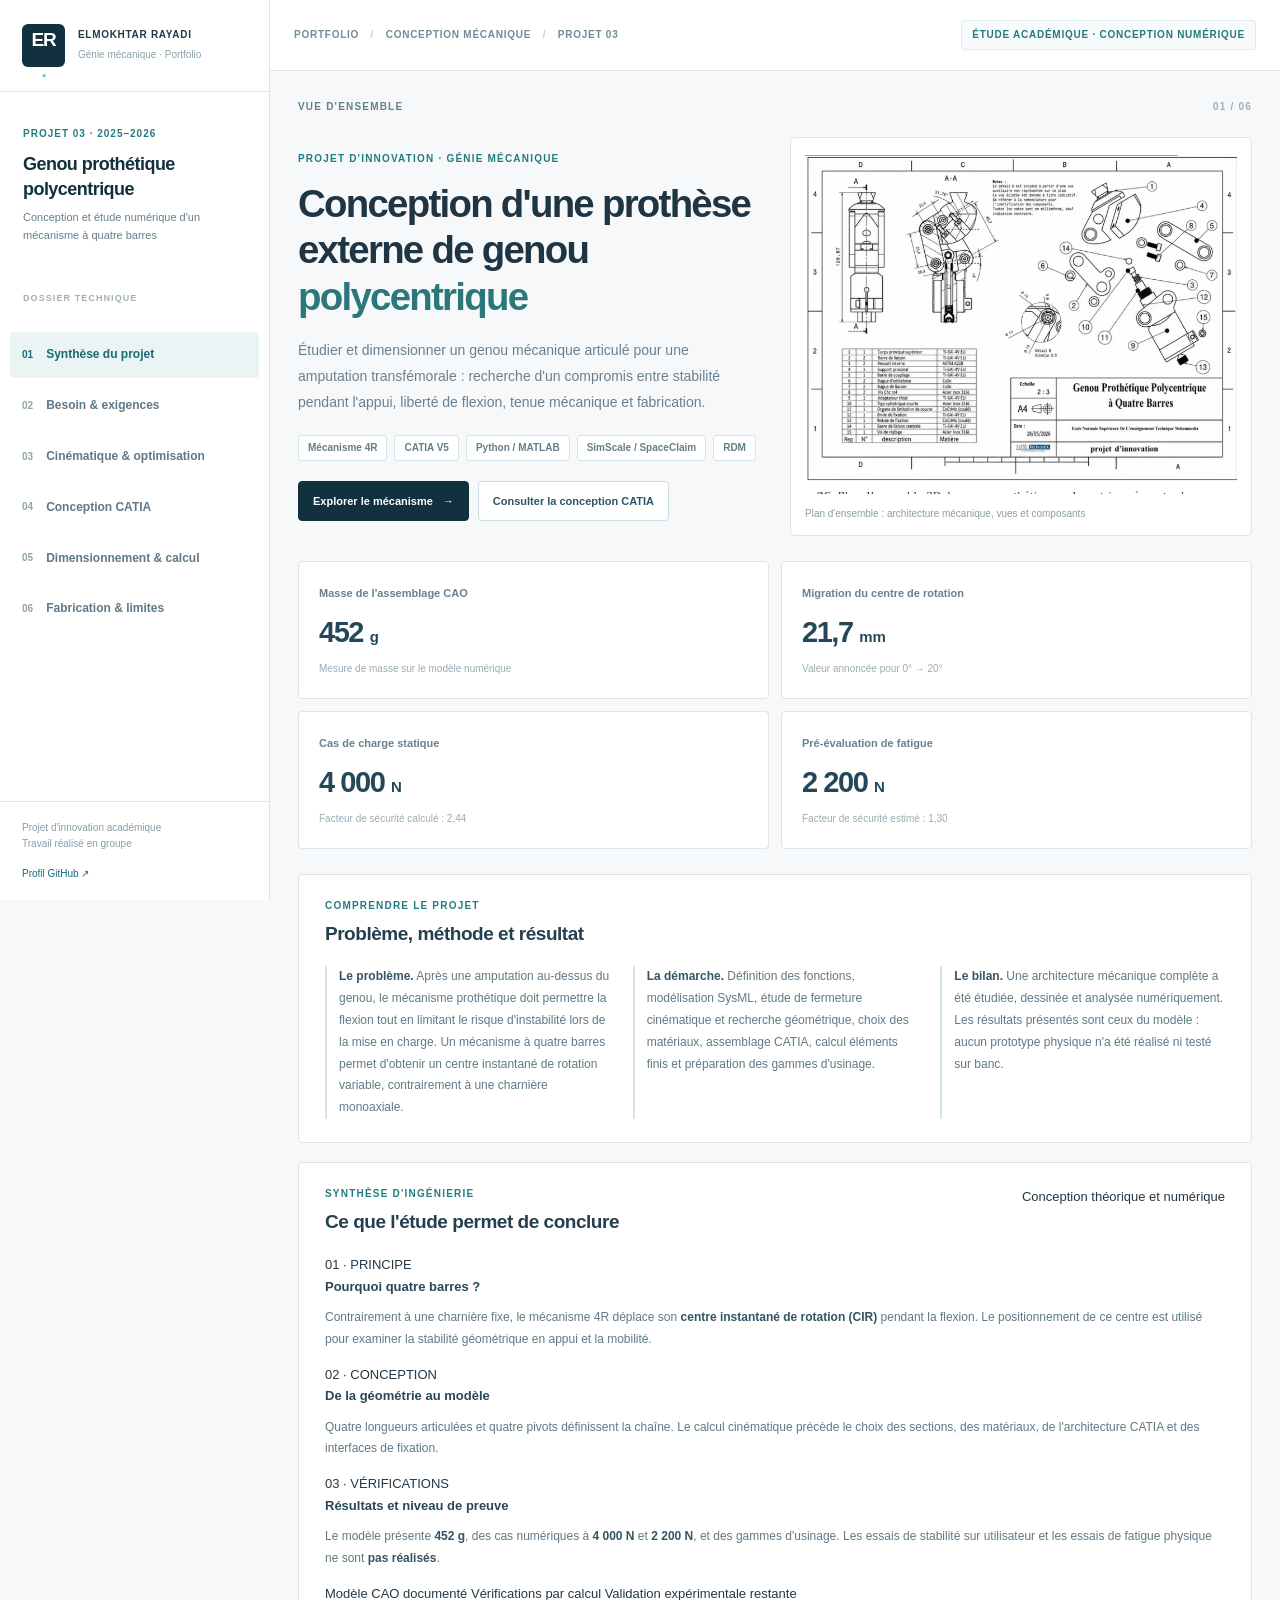
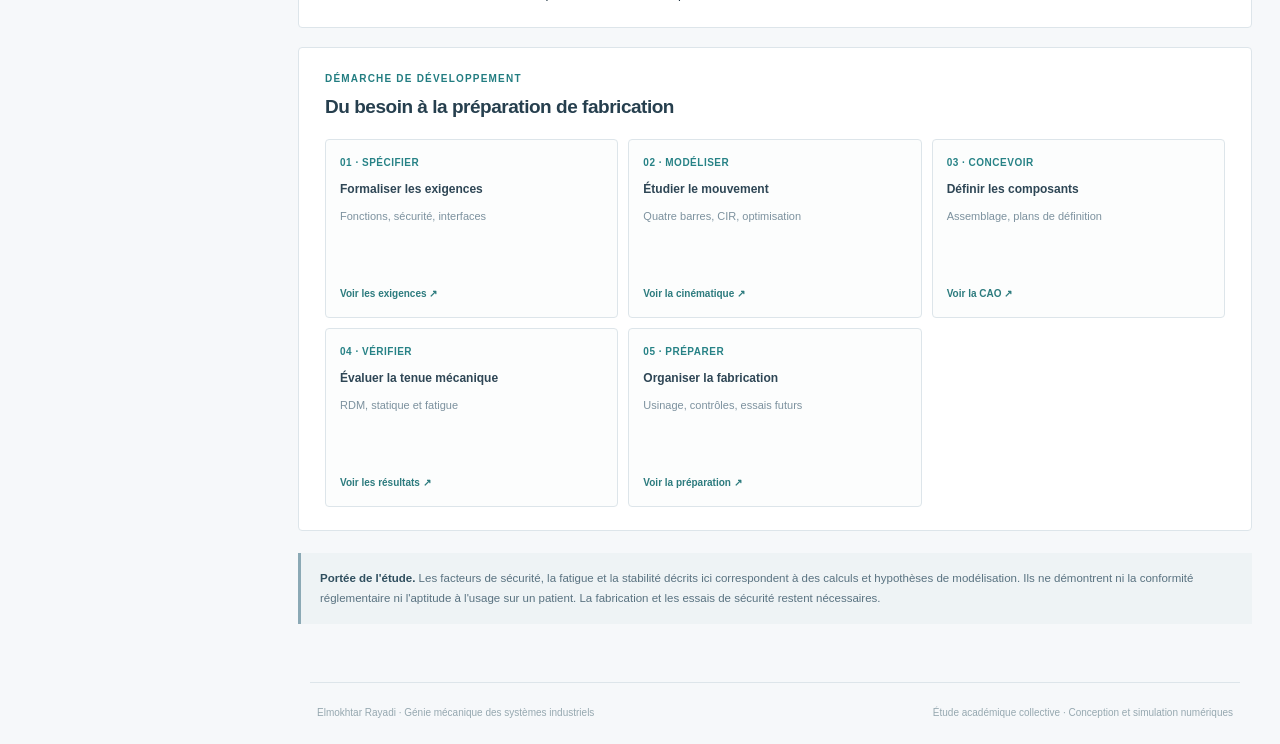
==== commit 41b2be11: "Expand polycentric knee technical case study with traceability, CAD rationale and numerical evidence" ====
--- a/index.html
+++ b/index.html
@@ -45,6 +45,14 @@
   <article class="paper"><div class="paper-head"><div><span class="eyebrow">COMPRENDRE LE PROJET</span><h2>Problème, méthode et résultat</h2></div></div>
    <div class="summary-columns"><p><strong>Le problème.</strong> Après une amputation au-dessus du genou, le mécanisme prothétique doit permettre la flexion tout en limitant le risque d'instabilité lors de la mise en charge. Un mécanisme à quatre barres permet d'obtenir un centre instantané de rotation variable, contrairement à une charnière monoaxiale.</p><p><strong>La démarche.</strong> Définition des fonctions, modélisation SysML, étude de fermeture cinématique et recherche géométrique, choix des matériaux, assemblage CATIA, calcul éléments finis et préparation des gammes d'usinage.</p><p><strong>Le bilan.</strong> Une architecture mécanique complète a été étudiée, dessinée et analysée numériquement. Les résultats présentés sont ceux du modèle : aucun prototype physique n'a été réalisé ni testé sur banc.</p></div>
   </article>
+  <article class="paper dossier-brief"><div class="paper-head"><div><span class="eyebrow">SYNTHÈSE D'INGÉNIERIE</span><h2>Ce que l'étude permet de conclure</h2></div><span class="small-ref">Conception théorique et numérique</span></div>
+    <div class="brief-grid">
+      <div><span class="step-number">01 · PRINCIPE</span><h3>Pourquoi quatre barres ?</h3><p>Contrairement à une charnière fixe, le mécanisme 4R déplace son <strong>centre instantané de rotation (CIR)</strong> pendant la flexion. Le positionnement de ce centre est utilisé pour examiner la stabilité géométrique en appui et la mobilité.</p></div>
+      <div><span class="step-number">02 · CONCEPTION</span><h3>De la géométrie au modèle</h3><p>Quatre longueurs articulées et quatre pivots définissent la chaîne. Le calcul cinématique précède le choix des sections, des matériaux, de l'architecture CATIA et des interfaces de fixation.</p></div>
+      <div><span class="step-number">03 · VÉRIFICATIONS</span><h3>Résultats et niveau de preuve</h3><p>Le modèle présente <strong>452 g</strong>, des cas numériques à <strong>4 000 N</strong> et <strong>2 200 N</strong>, et des gammes d'usinage. Les essais de stabilité sur utilisateur et les essais de fatigue physique ne sont <strong>pas réalisés</strong>.</p></div>
+    </div>
+    <div class="evidence-strip"><span><i class="legend-dot verified"></i> Modèle CAO documenté</span><span><i class="legend-dot numeric"></i> Vérifications par calcul</span><span><i class="legend-dot future"></i> Validation expérimentale restante</span></div>
+  </article>
   <article class="paper"><div class="paper-head"><div><span class="eyebrow">DÉMARCHE DE DÉVELOPPEMENT</span><h2>Du besoin à la préparation de fabrication</h2></div></div>
   <div class="workflow">
     <button type="button" data-go="requirements"><small>01 · SPÉCIFIER</small><strong>Formaliser les exigences</strong><span>Fonctions, sécurité, interfaces</span><b>Voir les exigences ↗</b></button>
@@ -65,6 +73,18 @@
     <div><span class="spec-num">FS 04</span><h3>Centre de rotation mobile</h3><p>Guider la trajectoire du centre instantané de rotation.</p></div>
     <div><span class="spec-num">FS 05</span><h3>Tenue mécanique</h3><p>Dimensionner le mécanisme pour les sollicitations spécifiées.</p></div>
   </div></div>
+  <article class="paper"><div class="paper-head"><div><span class="eyebrow">ANALYSE FONCTIONNELLE</span><h2>Fonctions de service et vérifications attendues</h2></div><span class="small-ref">Spécification — méthodes APTE / SysML</span></div>
+  <p>Les exigences ne se limitent pas au mouvement : elles couvrent la marche, les interfaces, le démontage et la résistance de l'assemblage. Le tableau distingue les <strong>cibles</strong> des vérifications réalisées sur le modèle.</p>
+  <div class="table-wrap"><table class="dense-table"><thead><tr><th>Fonction</th><th>Critère ciblé</th><th>Moyen de vérification prévu</th><th>État de l'étude</th></tr></thead><tbody>
+  <tr><td>FS1 · Permettre la marche</td><td>Vitesse cible ≥ 1,2 m/s</td><td>Analyse de marche / essais d'usage</td><td><span class="table-state future">Non testé</span></td></tr>
+  <tr><td>FS2 · Stabilité en appui</td><td>CIR postérieur en extension</td><td>Trajectoire CIR + essai cinématique</td><td><span class="table-state numeric">Calcul cinématique</span></td></tr>
+  <tr><td>FS3 · Autoriser la flexion</td><td>Amplitude cible ≥ 120°</td><td>Analyse de fermeture + mesure angulaire</td><td><span class="table-state review">Plage à confirmer</span></td></tr>
+  <tr><td>FS4 · Mouvement polycentrique</td><td>Migration postéro-supérieure du CIR</td><td>Modèle géométrique et trajectoire</td><td><span class="table-state numeric">Calcul cinématique</span></td></tr>
+  <tr><td>FS5 · Résister aux efforts</td><td>Charges statiques et cycliques</td><td>RDM / calcul EF puis essais sur banc</td><td><span class="table-state numeric">Calculs numériques</span></td></tr>
+  <tr><td>FS6 · Réglage morphologique</td><td>Hauteur ± 20 mm ; angle ± 5°</td><td>Contrôle interfaces et réglages</td><td><span class="table-state future">À vérifier</span></td></tr>
+  <tr><td>FS7 · Maintenabilité</td><td>Démontage ≤ 30 min</td><td>Montage et maintenance instrumentés</td><td><span class="table-state future">Non testé</span></td></tr>
+  </tbody></table></div>
+  </article>
   <div class="paper"><div class="paper-head"><div><span class="eyebrow">OBJECTIFS DE CONCEPTION</span><h2>Valeurs du cahier des charges</h2></div></div>
   <div class="table-wrap"><table><thead><tr><th>Critère</th><th>Cible étudiée</th><th>Signification</th></tr></thead><tbody>
   <tr><td>Flexion du genou</td><td>≥ 120°</td><td>Amplitude fonctionnelle visée</td></tr>
@@ -74,18 +94,41 @@
   <tr><td>Essai cyclique de référence</td><td>2 200 N, objectif 3 millions de cycles</td><td>Essais physiques non réalisés</td></tr>
   </tbody></table></div><p class="footnote">Ce sont des exigences de conception et des conditions étudiées, pas des performances validées expérimentalement.</p></div>
   <div class="paper"><div class="paper-head"><div><span class="eyebrow">ARCHITECTURE SYSTÈME</span><h2>Modélisation et traçabilité</h2></div></div><div class="double"><div><h3>Approche SysML</h3><p>L'architecture est structurée à partir des besoins, des interfaces avec l'emboîture et le pied, des séquences d'utilisation et des blocs mécaniques. Elle relie les exigences aux pièces et aux vérifications à prévoir.</p><h3>Référentiels considérés</h3><p>ISO 10328 pour les essais structurels des prothèses de membre inférieur, références d'interfaces et démarche d'analyse des risques. Leur prise en compte ne signifie pas qu'une certification a été obtenue.</p></div><img src="assets/schema_quatre_barres.webp" alt="Schéma cinématique : points d'articulation A, B, C, D et centre instantané de rotation" data-lightbox></div></div>
+  <article class="paper"><div class="paper-head"><div><span class="eyebrow">SYSTÈME ET INTERFACES</span><h2>Chaîne de traçabilité de la conception</h2></div></div>
+    <div class="trace-flow"><div><small>01 · BESOIN</small><strong>Stabilité, flexion et légèreté</strong><p>Traduire les situations de marche en fonctions et contraintes.</p></div><div><small>02 · EXIGENCES</small><strong>Géométrie, charges et dimensions</strong><p>Définir des grandeurs et des limites contrôlables.</p></div><div><small>03 · SOLUTION</small><strong>Mécanisme 4R + interfaces</strong><p>Associer les pièces et la cinématique à chaque fonction.</p></div><div><small>04 · PREUVES</small><strong>CAO, RDM, EF, puis essais</strong><p>Comparer les indicateurs calculés aux mesures futures.</p></div></div>
+    <p class="footnote">La traçabilité relie les exigences aux activités de vérification : elle ne suppose pas que les essais physiques ont été exécutés.</p>
+  </article>
+
 </section>
 <section class="page" id="page-kinematics" aria-labelledby="kinematics-title">
-  <div class="section-tag">ÉTUDE CINÉMATIQUE <span>03 / 06</span></div><h1 id="kinematics-title" class="page-title">Comprendre le mécanisme à quatre barres</h1><p class="page-intro">La variation des positions des quatre pivots déplace le centre instantané de rotation (CIR). La géométrie et la trajectoire du CIR servent à examiner stabilité et flexion.</p>
+  <div class="section-tag">ÉTUDE CINÉMATIQUE <span>03 / 06</span></div><h1 id="kinematics-title" class="page-title">Comprendre le mécanisme à quatre barres</h1><p class="page-intro">Cinématique 4R, équations de fermeture, centre instantané de rotation et analyse des résultats numériques : chaque hypothèse est distinguée des données validées.</p>
+  <article class="paper"><div class="paper-head"><div><span class="eyebrow">PRINCIPE CINÉMATIQUE</span><h2>Fermeture du quadrilatère articulé</h2></div></div>
+    <div class="equation-layout"><div><p>Les pivots fixes <strong>A et D</strong> définissent le bâti. Les articulations <strong>B et C</strong> se déplacent tandis que les longueurs des quatre barres demeurent constantes.</p><div class="formula" aria-label="Relations de fermeture cinématique">L₁ cos θ₁ + L₂ cos θ₂ = L₄ + L₃ cos θ₃<br>L₁ sin θ₁ + L₂ sin θ₂ = L₃ sin θ₃</div><p>Dans le repère attaché au bâti <strong>AD</strong>, ces deux relations déterminent la géométrie admissible. Le CIR du coupleur s'obtient à l'intersection des droites <strong>(AB) et (CD)</strong> par le théorème de Kennedy.</p></div><div class="principle-panel"><span class="eyebrow">CONTRÔLES GÉOMÉTRIQUES</span><div><b>Fermeture</b><span>Les quatre pivots forment une boucle compatible.</span></div><div><b>Points morts</b><span>Éviter les alignements singuliers dans la plage utilisée.</span></div><div><b>Centre de rotation</b><span>Contrôler la position et la migration du CIR.</span></div><div><b>Amplitude</b><span>Vérifier continuité et limites de flexion.</span></div></div></div>
+  </article>
   <div class="paper kinematic-paper"><div class="paper-head"><div><span class="eyebrow">EXPLORATION GÉOMÉTRIQUE</span><h2>Mécanisme 4R · Visualisation interactive</h2></div><span class="mini-pill">MODÈLE ILLUSTRATIF</span></div>
     <div class="kinematic-layout"><div class="model-area"><svg id="mechanismSvg" viewBox="0 0 600 385" role="img" aria-label="Mécanisme à quatre barres articulées avec centre instantané de rotation" xmlns="http://www.w3.org/2000/svg"><rect x="0" y="0" width="600" height="385" rx="5" fill="#fbfcfd"/><g id="gridLayer"></g><g id="mechanismLayer"></g><g id="labelsLayer"></g></svg><div class="model-key"><span><i class="dot dark"></i> Bâti fixe AD</span><span><i class="dot blue"></i> Barres articulées</span><span><i class="dot teal"></i> CIR calculé</span></div></div><div class="model-controls"><label for="position">Position géométrique simulée <strong id="positionLabel">0 %</strong></label><input id="position" type="range" min="0" max="100" value="0" step="1"><div class="button-row"><button class="btn primary" id="playMechanism" type="button">▶ Animer le mécanisme</button><button class="btn" id="resetMechanism" type="button">Réinitialiser</button></div><dl class="readout"><div><dt>Angle de la barre AB</dt><dd id="angleValue">—</dd></div><div><dt>Centre instantané X</dt><dd id="cirX">—</dd></div><div><dt>Centre instantané Y</dt><dd id="cirY">—</dd></div><div><dt>Fermeture géométrique</dt><dd id="closureValue">—</dd></div></dl><p class="fine-print">La visualisation résout une chaîne à quatre barres de dimensions nominales. La commande est <strong>un paramètre géométrique illustratif</strong>, non un angle anatomique validé. Elle ne reproduit pas point par point le tableau cinématique de l'étude.</p></div></div>
   </div>
   <div class="paper"><div class="paper-head"><div><span class="eyebrow">OPTIMISATION NUMÉRIQUE</span><h2>Géométrie retenue dans l'étude</h2></div></div><div class="double"><div class="table-wrap"><table><thead><tr><th>Paramètre</th><th>Valeur</th></tr></thead><tbody><tr><td>L1 · Barre AB</td><td>35,5 mm</td></tr><tr><td>L2 · Barre BC</td><td>21,4 mm</td></tr><tr><td>L3 · Barre CD</td><td>45,7 mm</td></tr><tr><td>L4 · Bâti AD</td><td>28,3 mm</td></tr><tr><td>Inclinaison du bâti</td><td>5°</td></tr><tr><td>CIR initial annoncé</td><td>(−28,4 ; +42,1) mm</td></tr><tr><td>Migration annoncée (0°–20°)</td><td>21,7 mm</td></tr></tbody></table></div><div><h3>Recherche de dimensions</h3><p>Une recherche par balayage de paramètres a été proposée pour vérifier l'existence du mouvement, éviter les configurations de blocage et améliorer la trajectoire du CIR.</p><p>Les dimensions et le CIR sont présentés comme les résultats numériques de l'étude. Certaines conventions d'angles et tables intermédiaires nécessitent une consolidation pour reproduire rigoureusement l'ensemble du mouvement.</p></div></div></div>
+  <article class="paper"><div class="paper-head"><div><span class="eyebrow">RÉSULTATS CINÉMATIQUES</span><h2>Évolution du centre instantané de rotation</h2></div><span class="small-ref">Valeurs tabulées · pas d'interpolation mécanique</span></div>
+   <p>Ces positions proviennent de l'étude numérique pour plusieurs angles de la barre d'entrée. Elles montrent le passage du CIR depuis une position <strong>postérieure</strong> vers une position <strong>antérieure</strong>. Le contrôle ci-dessous parcourt les valeurs tabulées ; il ne génère pas de nouveaux résultats biomécaniques.</p>
+   <div class="cir-panel"><div class="cir-plot-col"><svg id="cirDataChart" viewBox="0 0 710 330" role="img" aria-label="Courbes des coordonnées horizontale et verticale du CIR selon l'angle d'entrée"></svg><div class="cir-key"><span><i class="line-key horizontal"></i> CIR horizontal, x</span><span><i class="line-key vertical"></i> CIR vertical, y</span><span>Angles d'entrée de 0° à 110°</span></div></div><div class="cir-controls"><label for="cirStudyPosition">Relevé sélectionné : <strong id="cirStudyAngle">0°</strong></label><input id="cirStudyPosition" type="range" min="0" max="7" step="1" value="0"><dl class="readout"><div><dt>CIR, composante x</dt><dd id="cirStudyX">−28,4 mm</dd></div><div><dt>CIR, composante y</dt><dd id="cirStudyY">42,1 mm</dd></div><div><dt>Situation géométrique</dt><dd id="cirStudyStatus">Postérieur</dd></div></dl><p class="fine-print">Les angles sont ceux du tableau cinématique. Le mouvement réel du genou, les branchements d'assemblage et la ligne de charge nécessitent une validation indépendante.</p></div></div>
+   <div class="table-wrap"><table class="dense-table" id="cirDataTable"><thead><tr><th>Angle d'entrée</th><th>CIR x (mm)</th><th>CIR y (mm)</th><th>Interprétation</th></tr></thead><tbody>
+   <tr data-cir-row="0"><td>0°</td><td>−28,4</td><td>42,1</td><td>Postérieur</td></tr><tr data-cir-row="1"><td>11°</td><td>−22,7</td><td>53,8</td><td>Postérieur</td></tr><tr data-cir-row="2"><td>22°</td><td>−14,3</td><td>58,6</td><td>Postérieur</td></tr><tr data-cir-row="3"><td>33°</td><td>−5,8</td><td>67,2</td><td>Postérieur</td></tr><tr data-cir-row="4"><td>44°</td><td>3,6</td><td>74,8</td><td>Antérieur</td></tr><tr data-cir-row="5"><td>55°</td><td>12,9</td><td>81,5</td><td>Antérieur</td></tr><tr data-cir-row="6"><td>88°</td><td>38,5</td><td>92,4</td><td>Antérieur</td></tr><tr data-cir-row="7"><td>110°</td><td>48,2</td><td>95,7</td><td>Antérieur</td></tr>
+   </tbody></table></div>
+   <p class="footnote">La migration de 21,7 mm est annoncée pour 0°–20° ; les lignes numériques disponibles permettent de comparer 0° et 22°. Cette différence d'angle doit être vérifiée avant de reproduire une trajectoire continue.</p>
+  </article>
+  <article class="paper discrepancy"><div class="paper-head"><div><span class="eyebrow">POINTS À CONSOLIDER</span><h2>Hypothèses et cohérence des données</h2></div></div>
+   <div class="audit-columns"><div><b>Discrétisation de l'optimisation</b><p>Les longueurs finales <strong>35,5 / 21,4 / 45,7 / 28,3 mm</strong> sont données avec une décimale alors que la grille décrite progresse par <strong>pas de 2,5 mm</strong>. Le lien entre recherche sur grille et réglage final reste à préciser.</p></div><div><b>Plage de flexion</b><p>La cible fonctionnelle est <strong>120° minimum</strong>, alors que le tableau cinématique se termine à <strong>110°</strong> et que d'autres sections examinent une plage plus large. Ces valeurs ne suffisent pas à affirmer l'amplitude finale validée.</p></div></div>
+  </article>
   <div class="paper"><div class="paper-head"><div><span class="eyebrow">POST-TRAITEMENT NUMÉRIQUE</span><h2>Migration du CIR · Tracés MATLAB</h2></div></div><figure class="wide-figure"><img src="assets/migration_cir.webp" alt="Graphiques MATLAB des déplacements horizontal et vertical du centre instantané de rotation" data-lightbox loading="lazy"><figcaption>Migration du CIR examinée par calcul : composantes horizontale et verticale.</figcaption></figure></div>
 </section>
 <section class="page" id="page-cad" aria-labelledby="cad-title">
   <div class="section-tag">CONCEPTION DÉTAILLÉE <span>04 / 06</span></div><h1 id="cad-title" class="page-title">Assemblage et définition des composants</h1><p class="page-intro">La géométrie cinématique a été traduite en pièces mécaniques assemblées. Les plans permettent d'examiner les interfaces, les axes de pivot, les guidages et la mise en fabrication.</p>
   <div class="paper"><div class="paper-head"><div><span class="eyebrow">VUE D'ENSEMBLE</span><h2>Architecture du genou polycentrique</h2></div></div><figure class="wide-figure"><img src="assets/assemblage_plan_catia.webp" data-lightbox alt="Plan d'assemblage CATIA du genou polycentrique avec nomenclature et vue éclatée" loading="lazy"><figcaption>Plan d'ensemble CATIA V5 : interfaces, pièces porteuses, bielles, axes et éléments de guidage.</figcaption></figure></div>
+  <article class="paper"><div class="paper-head"><div><span class="eyebrow">ARCHITECTURE MÉCANIQUE</span><h2>Rôle des familles de composants</h2></div></div>
+    <div class="assembly-chain"><div><small>INTERFACE PROXIMALE</small><strong>Support supérieur</strong><p>Positionner la liaison avec l'emboîture et transmettre la charge.</p></div><div><small>STRUCTURE PORTEUSE</small><strong>Corps et bâti</strong><p>Recevoir les réactions aux axes fixes et assurer la rigidité.</p></div><div><small>MOUVEMENT</small><strong>Bielles et coupleur</strong><p>Définir la fermeture 4R et guider le CIR.</p></div><div><small>INTERFACE DISTALE</small><strong>Adaptateur tibial</strong><p>Raccorder le mécanisme au segment inférieur prothétique.</p></div></div>
+    <p class="footnote">Les pivots, axes, bagues et butées assurent le guidage, la limitation des courses et la maintenance ; ce sont des zones critiques pour les jeux et l'usure.</p>
+  </article>
   <div class="paper"><div class="paper-head"><div><span class="eyebrow">PLANS DE DÉFINITION</span><h2>Explorer les composants principaux</h2></div><div class="gallery-filters" role="group" aria-label="Filtrer les plans"><button type="button" class="filter active" data-filter="all">Tous</button><button type="button" class="filter" data-filter="support">Supports</button><button type="button" class="filter" data-filter="link">Liaisons</button></div></div>
   <div class="gallery" id="cadGallery">
     <button class="drawing" type="button" data-kind="support" data-image="assets/corps_superieur.webp"><img src="assets/corps_superieur.webp" loading="lazy" alt="Plan 2D du corps supérieur"><span><b>Corps principal supérieur</b><small>Pièce porteuse · alignement des pivots</small></span></button>
@@ -94,18 +137,45 @@
     <button class="drawing" type="button" data-kind="link" data-image="assets/barre_couplage.webp"><img src="assets/barre_couplage.webp" loading="lazy" alt="Plan 2D de barre de couplage"><span><b>Barre de couplage</b><small>Transmission du mouvement du mécanisme</small></span></button>
     <button class="drawing" type="button" data-kind="support" data-image="assets/support_proximal.webp"><img src="assets/support_proximal.webp" loading="lazy" alt="Plan 2D support proximal"><span><b>Support proximal</b><small>Fixation et intégration mécanique</small></span></button>
   </div></div><div class="paper"><div class="paper-head"><div><span class="eyebrow">VÉRIFICATION CAO</span><h2>Propriétés de masse de l'ensemble</h2></div></div><div class="double"><img class="contain" src="assets/mesure_masse_catia.webp" alt="Mesure des propriétés de masse de l'assemblage sous CATIA" data-lightbox loading="lazy"><div><p>Le modèle numérique affiche une masse d'assemblage d'environ <strong>452 g</strong>, sous les hypothèses de matériaux de la conception.</p><p>Cette valeur se situe sous l'objectif de masse maximale (1 200 g) ; elle reste une mesure CAO, distincte d'une mesure sur un prototype physique.</p></div></div></div>
+  <article class="paper"><div class="paper-head"><div><span class="eyebrow">COTES DE CONCEPTION</span><h2>Dimensions fonctionnelles retenues</h2></div></div>
+    <div class="table-wrap"><table class="dense-table"><thead><tr><th>Caractéristique</th><th>Cote / exigence</th><th>Raison de conception</th></tr></thead><tbody>
+    <tr><td>Barre, épaisseur utile</td><td>6 mm</td><td>Contact du coussinet et section résistante.</td></tr><tr><td>Axe principal</td><td>Ø 10 mm</td><td>Cisaillement et flexion locale des axes.</td></tr><tr><td>Coussinet</td><td>Ø 10 / Ø 13 mm</td><td>Guidage du pivot et protection des surfaces.</td></tr><tr><td>Zone de pivot de barre</td><td>Ø 17 mm</td><td>Épaisseur radiale autour de l'alésage.</td></tr><tr><td>Renfort du support</td><td>Ø 18 mm</td><td>Matière supplémentaire autour de la réaction d'appui.</td></tr><tr><td>Couple axe / alésage</td><td>H7/h6 (proposé)</td><td>Jeu et précision de rotation à contrôler.</td></tr>
+    </tbody></table></div><p class="footnote">Cotes issues du pré-dimensionnement ; elles appellent des contrôles de tolérances, d'état de surface et d'assemblage avant fabrication.</p>
+  </article>
+
 </section>
 <section class="page" id="page-analysis" aria-labelledby="analysis-title">
-  <div class="section-tag">RDM &amp; ÉLÉMENTS FINIS <span>05 / 06</span></div><h1 id="analysis-title" class="page-title">Dimensionnement et vérification numérique</h1><p class="page-intro">Les efforts de dimensionnement, le choix de matériaux et les simulations structurales servent à vérifier la plausibilité de la conception avant la fabrication du prototype.</p>
+  <div class="section-tag">RDM &amp; ÉLÉMENTS FINIS <span>05 / 06</span></div><h1 id="analysis-title" class="page-title">Dimensionnement et vérification numérique</h1><p class="page-intro">L'analyse combine l'équilibre des barres, les cotes dérivées de la RDM, la sélection des matériaux et la simulation du modèle complet. Les chiffres présentés sont des résultats numériques, à confirmer expérimentalement.</p>
   <div class="metrics three"><div class="metric"><span>Maillage volumique final</span><strong>335 100</strong><p>Éléments quadratiques · valeur annoncée</p></div><div class="metric"><span>Contrainte nominale retenue</span><strong>360 <small>MPa</small></strong><p>Cas statique 4 000 N</p></div><div class="metric"><span>Déplacement maximal</span><strong>0,25 <small>mm</small></strong><p>Résultat éléments finis</p></div></div>
+  <article class="paper"><div class="paper-head"><div><span class="eyebrow">CALCUL DES EFFORTS</span><h2>Du chargement aux dimensions des pivots</h2></div></div>
+    <div class="engineering-grid"><div class="engineering-explain"><h3>Équilibre statique du mécanisme</h3><p>Les trois barres mobiles sont isolées et leurs actions de liaison sont assemblées en un <strong>système de neuf équations</strong>. Pour le cas illustratif à <strong>784,8 N</strong> (poids de référence), le modèle conduit notamment à une réaction d'environ <strong>682,2 N au pivot D</strong>.</p><p>Les dimensions résistantes ne sont toutefois pas choisies sur ce seul poids de corps : l'enveloppe de dimensionnement est fixée à <strong>4 000 N</strong>.</p></div><div class="engineering-calc"><div><small>SECTION DE BARRE</small><strong>10 × 6 mm</strong><span>A = 60 mm²</span></div><div><small>PRESSION DE MATAGE</small><strong>66,7 MPa</strong><span>p = 4 000 / (10 × 6)</span></div><div><small>AXE PRINCIPAL</small><strong>Ø 10 mm</strong><span>Choix après flexion locale (d calculé ≈ 8,79 mm)</span></div><div><small>ZONE DE PIVOT</small><strong>Ø 17 mm</strong><span>10 mm d'alésage + 2 × 3,5 mm de matière</span></div></div></div>
+    <p class="footnote">Ces résultats simplifiés de RDM justifient les choix de cote. Ils ne se substituent pas à l'évaluation de l'assemblage complet par éléments finis et essais.</p>
+  </article>
   <div class="paper"><div class="paper-head"><div><span class="eyebrow">MATÉRIAUX PRINCIPAUX</span><h2>Choix selon le rôle mécanique</h2></div></div><div class="table-wrap"><table><thead><tr><th>Famille de pièces</th><th>Matériau retenu</th><th>Motivation technique</th></tr></thead><tbody><tr><td>Corps et bielles</td><td>Ti-6Al-4V ELI</td><td>Rapport résistance / masse</td></tr><tr><td>Coussinets et bagues</td><td>Bronze CuSn</td><td>Guidage et couple de frottement</td></tr><tr><td>Axes et visserie secondaire</td><td>Acier inoxydable 316L</td><td>Résistance et tenue environnementale</td></tr><tr><td>Ressort de rappel</td><td>Acier ASTM A228</td><td>Propriétés élastiques</td></tr></tbody></table></div><p class="footnote">Sélection multicritère dans le cadre du pré-dimensionnement ; les certificats matière et essais restent à fournir pour une réalisation.</p></div>
   <div class="paper"><div class="paper-head"><div><span class="eyebrow">SIMULATION NUMÉRIQUE</span><h2>Préparation du modèle et éléments finis</h2></div></div><div class="image-pair"><figure><img src="assets/preparation_spaceclaim.webp" alt="Modèle CAO préparé et contrôle des interfaces dans ANSYS SpaceClaim" data-lightbox loading="lazy"><figcaption>Préparation CAO · SpaceClaim</figcaption></figure><figure><img src="assets/maillage_simscale.webp" alt="Maillage du genou prothétique dans SimScale" data-lightbox loading="lazy"><figcaption>Maillage volumique · SimScale</figcaption></figure></div><p>Les filetages et petites entités ont été simplifiés pour le calcul. L'étude rapporte une comparaison de maillages passant d'environ 150 000 à 335 100 éléments et des valeurs de contraintes stabilisées autour de 360 MPa.</p></div>
+  <article class="paper"><div class="paper-head"><div><span class="eyebrow">CONVERGENCE NUMÉRIQUE</span><h2>Comment la valeur de contrainte a été retenue</h2></div></div>
+    <div class="mesh-comparison"><div class="table-wrap"><table class="dense-table"><thead><tr><th>Maillage</th><th>Éléments</th><th>Contrainte nominale</th></tr></thead><tbody><tr><td>Premier niveau</td><td>≈ 150 000</td><td>358 MPa</td></tr><tr><td>Raffinement final</td><td>335 100</td><td>360 MPa</td></tr><tr><td>Variation relative</td><td>—</td><td><strong>≈ 0,56 %</strong></td></tr></tbody></table></div><div><h3>Interprétation de la convergence</h3><p>La faible variation entre ces deux maillages est un indicateur de stabilité de la <strong>contrainte nominale dans la zone comparée</strong>. Elle ne démontre pas, à elle seule, la validité de tous les contacts : un pic isolé au voisinage d'un contact a été écarté de la valeur retenue.</p><p><strong>Critère statique calculé :</strong> S = Rₑ / σ = 880 / 360 ≈ <strong>2,44</strong>, en utilisant la limite d'élasticité retenue pour le titane.</p></div></div>
+  </article>
   <div class="paper"><div class="paper-head"><div><span class="eyebrow">RÉSULTATS</span><h2>Examiner les cas de charge</h2></div><div class="tabs" role="tablist" aria-label="Choix du résultat"><button class="tab active" type="button" data-analysis="stress" role="tab" aria-selected="true">Contraintes</button><button class="tab" type="button" data-analysis="detail" role="tab" aria-selected="false">Zone critique</button><button class="tab" type="button" data-analysis="displacement" role="tab" aria-selected="false">Déplacements</button></div></div><div class="analysis-layout"><figure class="analysis-image"><img id="analysisImage" src="assets/contraintes_von_mises.webp" alt="Champ de contraintes de Von Mises du genou prothétique" data-lightbox><figcaption id="analysisCaption">Champ de contraintes · Charge statique 4 000 N</figcaption></figure><div class="analysis-facts"><span class="eyebrow" id="analysisType">CHARGE STATIQUE</span><h3 id="analysisHeading">Contrainte de Von Mises</h3><p id="analysisDescription">La contrainte nominale de 360 MPa retenue pour les bielles exclut un pic local interprété comme une singularité numérique. Ce choix de post-traitement doit être justifié par une étude de convergence et de contact.</p><dl class="readout"><div><dt>Chargement étudié</dt><dd id="analysisLoad">4 000 N</dd></div><div><dt>Grandeur principale</dt><dd id="analysisValue">360 MPa</dd></div><div><dt>Indicateur</dt><dd id="analysisFactor">S ≈ 2,44 (calcul)</dd></div></dl></div></div></div>
   <div class="paper"><div class="paper-head"><div><span class="eyebrow">PRÉ-ÉVALUATION DE FATIGUE</span><h2>Résultat calculé · charge de 2 200 N</h2></div></div><div class="double"><div><p>L'étude utilise une limite d'endurance corrigée de <strong>272,34 MPa</strong> et une contrainte de référence de <strong>210 MPa</strong>, ce qui conduit à un facteur de sécurité estimé d'environ <strong>1,30</strong>.</p><p>Le nombre de cycles est extrapolé par une relation analytique simplifiée ; il ne correspond pas à des cycles exécutés sur un banc. La fatigue, les contacts, le serrage et les variations réelles de charge nécessitent des vérifications expérimentales.</p></div><div class="stacked-stat"><span>Résistance en fatigue préliminaire</span><strong>1,30</strong><span>facteur de sécurité estimé</span><div class="hairline"></div><small>Calcul analytique sur contraintes issues du modèle, sans essai physique.</small></div></div></div>
+  <article class="paper"><div class="paper-head"><div><span class="eyebrow">PRUDENCE SUR LA FATIGUE</span><h2>Pourquoi la prédiction ne remplace pas un essai cyclique</h2></div></div>
+    <div class="audit-columns"><div><h3>Hypothèses retenues</h3><p>La limite d'endurance corrigée est estimée à <strong>272,34 MPa</strong> à partir de facteurs correctifs, puis comparée à une contrainte équivalente de référence de <strong>210 MPa</strong> : <strong>n<sub>f</sub> ≈ 1,30</strong>.</p></div><div><h3>Vérification nécessaire</h3><p>Le calcul extrapole une durée de vie théorique, mais <strong>aucune sollicitation variable mesurée ni séquence de 3 millions de cycles</strong> n'a été réalisée sur un prototype. Les conditions de contact, les jeux, le serrage et l'état de surface peuvent modifier le résultat réel.</p></div></div>
+    <div class="note compact"><strong>Lecture du résultat :</strong> indication préliminaire de résistance en fatigue, sans démonstration expérimentale de la durée de vie ni qualification ISO 10328.</div>
+  </article>
+
 </section>
 <section class="page" id="page-manufacturing" aria-labelledby="manufacturing-title">
  <div class="section-tag">INDUSTRIALISATION <span>06 / 06</span></div><h1 id="manufacturing-title" class="page-title">Préparation de fabrication et limites de validation</h1><p class="page-intro">La préparation de fabrication s'appuie sur les plans, les opérations prévues pour les composants et les moyens de contrôle dimensionnel. La réalisation d'un prototype demeure une étape future.</p>
  <div class="paper"><div class="paper-head"><div><span class="eyebrow">GAMMES D'USINAGE</span><h2>Exemples de contrats de phase</h2></div></div><div class="gallery manufacturing-gallery"><button class="drawing" type="button" data-image="assets/fabrication_barre_arriere.webp"><img src="assets/fabrication_barre_arriere.webp" alt="Contrat de phase pour la barre arrière" loading="lazy"><span><b>Barre arrière</b><small>Sciage et préparation du brut</small></span></button><button class="drawing" type="button" data-image="assets/fabrication_couplage.webp"><img src="assets/fabrication_couplage.webp" alt="Contrat de phase pour barre de couplage" loading="lazy"><span><b>Barre de couplage</b><small>Gamme et surfaces usinées</small></span></button><button class="drawing" type="button" data-image="assets/fabrication_bague.webp"><img src="assets/fabrication_bague.webp" alt="Contrat de phase de fabrication de bague" loading="lazy"><span><b>Bague de liaison</b><small>Perçage et contrôle du guidage</small></span></button></div></div>
+ <article class="paper"><div class="paper-head"><div><span class="eyebrow">PRÉPARATION INDUSTRIELLE</span><h2>De la mise en plan au contrôle dimensionnel</h2></div></div>
+   <div class="manufacturing-steps"><div><small>01</small><strong>Définir le brut</strong><p>Choisir matériau, surépaisseurs et surfaces de référence.</p></div><div><small>02</small><strong>Préparer les faces</strong><p>Sciage et surfaçage pour obtenir les références d'usinage.</p></div><div><small>03</small><strong>Usiner les contours</strong><p>Fraisage des barres et supports, maintien des épaisseurs.</p></div><div><small>04</small><strong>Réaliser les pivots</strong><p>Perçage, alésage et finition des surfaces de guidage.</p></div><div><small>05</small><strong>Contrôler avant montage</strong><p>Dimensions, coaxialité, états de surface et jeux fonctionnels.</p></div></div>
+   <p class="footnote">Cette séquence formalise une préparation d'usinage ; elle ne correspond pas à des pièces effectivement fabriquées.</p>
+  </article>
+  <article class="paper"><div class="paper-head"><div><span class="eyebrow">PLAN DE CONTRÔLE PRÉVU</span><h2>Points critiques à vérifier lors d'un prototype</h2></div></div>
+  <div class="table-wrap"><table class="dense-table"><thead><tr><th>Point de contrôle</th><th>Critère de conception</th><th>Moyen de vérification envisagé</th></tr></thead><tbody>
+  <tr><td>Diamètre des axes</td><td>Ø 10 mm, ajustement H7/h6</td><td>Micromètre / tampon adapté</td></tr><tr><td>Alésages et coaxialité</td><td>Alignement des pivots articulés</td><td>Contrôle métrologique tridimensionnel</td></tr><tr><td>État de surface</td><td>Surfaces de pivot et guidage</td><td>Rugosimètre et inspection</td></tr><tr><td>Jeux aux liaisons</td><td>Rotation sans point dur</td><td>Mesure angulaire et test d'assemblage</td></tr><tr><td>Mobilité du mécanisme</td><td>Flexion continue sans interférence</td><td>Goniomètre / cycle cinématique</td></tr><tr><td>Résistance de l'ensemble</td><td>Charges représentatives, fatigue</td><td>Essais instrumentés appropriés</td></tr>
+  </tbody></table></div><p class="footnote">Contrôles proposés, et non procès-verbaux de résultats expérimentaux.</p></article>
+
  <div class="paper"><div class="paper-head"><div><span class="eyebrow">ÉTAT DE RÉALISATION</span><h2>Ce qui est étudié et ce qui reste à démontrer</h2></div></div><div class="status-table"><div><span class="state done">Étudié</span><strong>Analyse fonctionnelle et architecture</strong><p>Exigences et modèle SysML préparés.</p></div><div><span class="state done">Étudié</span><strong>Cinématique et conception CAO</strong><p>Géométrie à quatre barres, assemblage, plans de pièces.</p></div><div><span class="state done">Étudié</span><strong>Calculs et simulation</strong><p>Résultats de dimensionnement et éléments finis rapportés.</p></div><div><span class="state pending">À réaliser</span><strong>Fabrication du prototype</strong><p>Usinage de précision, montage, ajustements et contrôle des jeux.</p></div><div><span class="state pending">À réaliser</span><strong>Essais de résistance et fatigue</strong><p>Tests physiques représentatifs selon les procédures appropriées.</p></div><div><span class="state pending">À réaliser</span><strong>Évaluation d'utilisation et conformité</strong><p>Validation indépendante de sécurité avant toute utilisation humaine.</p></div></div></div>
  <div class="note"><strong>Limite majeure.</strong> Aucun prototype physique n'a été fabriqué dans ce projet, notamment en raison de l'indisponibilité des ateliers et des moyens nécessaires à l'usinage de précision. Ce portfolio présente un travail de conception et d'analyse, pas un dispositif médical certifié ni prêt à l'emploi.</div>
  <div class="paper"><div class="paper-head"><div><span class="eyebrow">PERSPECTIVES</span><h2>Prochaines étapes d'ingénierie</h2></div></div><ol class="next-steps"><li><strong>Reprendre les conventions cinématiques</strong><span>Consolider les données des pivots et la continuité du mouvement sur la plage de flexion.</span></li><li><strong>Fabriquer une maquette mécanique</strong><span>Vérifier l'assemblabilité, les jeux et le comportement des pivots.</span></li><li><strong>Conduire des essais instrumentés</strong><span>Comparer charges, déformations et durée de vie aux prévisions numériques.</span></li><li><strong>Itérer avant toute application réelle</strong><span>Revoir la sécurité, les matériaux, les interfaces et le dossier réglementaire.</span></li></ol></div>
--- a/style.css
+++ b/style.css
@@ -0,0 +1,3 @@
+:root{--bg:#f6f8fa;--paper:#fff;--text:#243846;--muted:#667d8b;--line:#dde5ea;--dark:#183747;--deep:#12313e;--teal:#227d81;--teal-bg:#edf6f6;--blue:#387eaa;--warn:#967146}*{box-sizing:border-box}html{scroll-behavior:smooth}body{margin:0;background:var(--bg);color:var(--text);font-family:Arial,"Helvetica Neue",Helvetica,sans-serif;font-size:13px;line-height:1.65;-webkit-font-smoothing:antialiased}button,input{font:inherit}button{cursor:pointer}a{color:#176983;text-decoration:none}a:hover{text-decoration:underline}img{max-width:100%;height:auto}p{margin:0 0 13px}.shell{display:flex;min-height:100vh}.sidebar{position:sticky;top:0;align-self:flex-start;width:270px;min-width:270px;height:100vh;display:flex;flex-direction:column;background:#fff;border-right:1px solid var(--line);z-index:20}.identity{display:flex;gap:13px;align-items:center;padding:24px 22px;border-bottom:1px solid var(--line)}.identity-mark{width:43px;height:43px;display:grid;place-items:center;background:var(--deep);border-radius:6px;color:#fff;font-weight:800;letter-spacing:-.06em;font-size:19px}.identity-mark span{color:#6ac1b9}.identity strong{display:block;letter-spacing:.07em;font-size:10px}.identity small{color:#8da0aa;font-size:10px}.side-project{padding:30px 23px 19px}.side-project>span{color:var(--teal);font-size:10px;font-weight:760;letter-spacing:.1em}.side-project h2{font-size:18px;line-height:1.36;letter-spacing:-.03em;color:var(--deep);margin:9px 0 8px}.side-project p{font-size:11px;color:var(--muted);line-height:1.6}.side-label{padding:14px 23px 6px;color:#a1b0b8;font-size:9px;font-weight:800;letter-spacing:.12em}.navigation{display:grid;gap:5px;padding:8px 10px}.nav-link{text-align:left;border:0;border-radius:4px;background:transparent;color:#607887;font-size:12px;font-weight:600;padding:13px 12px;display:flex;align-items:center;gap:13px;transition:background .15s,color .15s}.nav-link span{font-size:10px;color:#91a5ae;font-weight:740}.nav-link:hover{background:#f1f6f7;color:#203d4b}.nav-link.active{background:#eaf4f4;color:#176c70}.nav-link.active span{color:#176c70}.side-footer{margin-top:auto;border-top:1px solid var(--line);padding:18px 22px;display:grid;gap:13px;font-size:10px;color:#899da8}.workspace{min-width:0;flex:1}.topbar{height:71px;border-bottom:1px solid var(--line);background:#fff;display:flex;align-items:center;justify-content:space-between;padding:0 36px;gap:10px}.breadcrumb,.top-tag{font-size:10px;letter-spacing:.075em;font-weight:680;color:#718b99}.breadcrumb span{color:#bed0d5;margin:0 8px}.top-tag{border:1px solid #dfebe9;padding:6px 10px;border-radius:4px;color:#27797b;background:#f7fbfb}.menu-toggle{display:none;border:1px solid var(--line);background:#fff;border-radius:4px;padding:5px 10px;font-size:19px}main{padding:33px min(4vw,52px) 44px;max-width:1550px;margin:0 auto}.page{display:none}.page.active{display:block;animation:appear .16s ease-in}@keyframes appear{from{opacity:.6}to{opacity:1}}.section-tag{display:flex;justify-content:space-between;align-items:center;font-size:10px;letter-spacing:.12em;font-weight:780;color:#608192;margin:0 0 21px}.section-tag span{color:#a1afb8}.hero{display:grid;grid-template-columns:minmax(0,1fr) minmax(280px,.88fr);gap:30px;align-items:center;margin:0 0 23px}.eyebrow{color:var(--teal);font-size:10px;font-weight:780;letter-spacing:.12em;display:block;margin:0}.hero h1{font-size:clamp(26px,3vw,39px);letter-spacing:-.045em;line-height:1.22;margin:13px 0 17px;max-width:700px;color:#1f3543}.hero h1 em{font-style:normal;color:#2c777b}.lead{font-size:14px;color:#6a8090;line-height:1.85;max-width:630px}.hero-figure{margin:0;background:#fff;padding:14px;border:1px solid var(--line);border-radius:5px;overflow:hidden}.hero-figure img{display:block;width:100%;aspect-ratio:1.25;object-fit:contain}.hero-figure figcaption,figcaption{font-size:10px;color:#8a9ca5;line-height:1.5;margin-top:9px}.tags{display:flex;flex-wrap:wrap;gap:7px;margin:19px 0}.tags span{border:1px solid #d6e5e8;border-radius:3px;background:#fff;padding:4px 9px;font-size:10px;color:#637f8b;font-weight:650}.button-row{display:flex;gap:9px;flex-wrap:wrap;margin:20px 0 0}.btn{padding:10px 14px;display:inline-flex;justify-content:center;align-items:center;gap:10px;min-height:39px;border:1px solid #cadde2;border-radius:4px;background:#fff;color:#2c5668;font-weight:720;font-size:11px;text-decoration:none}.btn:hover{border-color:#87b9b6;background:#f6fafa;text-decoration:none}.btn.primary{background:var(--deep);color:white;border-color:var(--deep)}.btn.primary:hover{background:#275466}.metrics{display:grid;gap:12px;margin:25px 0}.metrics.four{grid-template-columns:repeat(4,minmax(0,1fr))}.metrics.three{grid-template-columns:repeat(3,minmax(0,1fr))}.metric{border:1px solid var(--line);background:#fff;border-radius:4px;padding:20px 20px 17px;min-height:138px}.metric>span{font-size:11px;color:#68818e;font-weight:650}.metric strong{display:block;font-size:29px;letter-spacing:-.05em;line-height:1.36;margin:9px 0;color:#24485a}.metric strong small{font-size:15px;font-weight:650;letter-spacing:0}.metric p{margin:0;font-size:10px;color:#9babb4}.paper{background:#fff;border:1px solid var(--line);border-radius:4px;padding:23px 26px;margin:19px 0}.paper-head{display:flex;align-items:flex-start;justify-content:space-between;gap:15px;margin-bottom:20px}.paper h2{font-size:19px;line-height:1.35;letter-spacing:-.025em;margin:6px 0 0;color:#263f4e}.paper h3{font-size:13px;margin:0 0 10px;color:#284758}.paper p{color:#607985;font-size:12px;line-height:1.82}.paper strong{color:#355464}.summary-columns{display:grid;grid-template-columns:repeat(3,minmax(0,1fr));gap:23px}.summary-columns p{padding-left:12px;border-left:2px solid #d1e6e5;margin:0}.workflow{display:grid;grid-template-columns:repeat(5,minmax(0,1fr));gap:10px}.workflow button{display:flex;text-align:left;flex-direction:column;gap:9px;border:1px solid var(--line);background:#fcfdfd;padding:15px 14px;border-radius:4px;min-width:0;min-height:179px}.workflow button:hover{border-color:#83c1be;background:#f5fbfa}.workflow small{color:#278286;font-weight:760;font-size:10px;letter-spacing:.05em}.workflow strong{color:#2e4655;font-size:12px;line-height:1.4}.workflow span{font-size:11px;color:#7c919e}.workflow b{margin-top:auto;color:#2c7b7e;font-size:10px}.note{border-left:3px solid #8ba9b5;background:#eef3f5;color:#597280;padding:16px 19px;margin:22px 0;font-size:11.5px;line-height:1.7}.note strong{color:#304f5f}.page-title{font-size:clamp(25px,3vw,34px);letter-spacing:-.035em;color:#244252;line-height:1.3;margin:0 0 9px}.page-intro{font-size:13px;color:#6e8996;max-width:1000px;margin:0 0 27px}.spec-grid{display:grid;grid-template-columns:repeat(4,minmax(0,1fr));gap:14px}.spec-grid>div{border:1px solid #e0e9ec;padding:19px 17px;border-radius:3px;background:#fcfdfd}.spec-num{color:#288084;font-size:10px;font-weight:800;letter-spacing:.07em}.spec-grid h3{margin-top:11px}.table-wrap{overflow-x:auto}table{width:100%;border-collapse:collapse;text-align:left;font-size:11px}thead{background:#f1f5f7}th{font-weight:760;color:#426071;padding:13px 14px;border-bottom:1px solid #dce7eb;white-space:nowrap}td{padding:12px 14px;border-bottom:1px solid #e7edef;color:#526e7e}tr:last-child td{border-bottom:0}tbody tr:hover{background:#fbfdfd}.footnote,.fine-print{font-size:10.5px!important;color:#91a5ad!important;line-height:1.7!important;margin:12px 0 0}.double{display:grid;grid-template-columns:1fr 1fr;align-items:center;gap:25px}.double img{width:100%;max-height:420px;object-fit:contain;cursor:zoom-in}.double .contain{max-height:280px}.double h3:not(:first-child){margin-top:20px}.wide-figure{margin:0}.wide-figure img{display:block;max-width:100%;max-height:530px;object-fit:contain;cursor:zoom-in;margin:0 auto}.kinematic-layout{display:grid;grid-template-columns:minmax(0,1.42fr) minmax(275px,.7fr);gap:22px}.model-area{min-width:0}.model-area svg{width:100%;height:auto;border:1px solid #e6eef1;border-radius:4px;display:block}.model-key{display:flex;flex-wrap:wrap;gap:16px;margin-top:12px;font-size:10px;color:#718895}.model-key span{display:flex;align-items:center;gap:5px}.dot{width:9px;height:9px;border-radius:50%;display:inline-block;background:#7e95a3}.dot.dark{background:#2e4858}.dot.blue{background:#337ea5}.dot.teal{background:#27a098}.model-controls{padding:12px 0}.model-controls>label{font-size:12px;color:#496675;font-weight:700;display:flex;justify-content:space-between;gap:6px}input[type=range]{width:100%;accent-color:#2a7d80;margin:19px 0 8px;cursor:pointer}.model-controls .button-row{margin-top:5px}.readout{margin:21px 0 0;border-top:1px solid #e2eaee}.readout div{display:flex;justify-content:space-between;gap:10px;padding:11px 0;border-bottom:1px solid #e8eff1}.readout dt{color:#728d9a;font-size:11px}.readout dd{margin:0;color:#2d5465;font-size:11px;font-weight:740}.mini-pill{font-size:9px;color:#748c98;border:1px solid #dce8e9;padding:5px 8px;border-radius:4px;white-space:nowrap}.gallery{display:grid;grid-template-columns:repeat(3,minmax(0,1fr));gap:13px}.drawing{text-align:left;border:1px solid #dfe7eb;border-radius:4px;background:#fff;padding:8px;min-width:0;display:flex;flex-direction:column;transition:background .15s,border-color .15s}.drawing:hover{background:#f7fafb;border-color:#81b3b5}.drawing img{aspect-ratio:1.5;width:100%;height:190px;object-fit:contain;display:block;background:#f9fbfb;border:1px solid #eaf0f2}.drawing span{padding:10px 5px}.drawing b,.drawing small{display:block}.drawing b{font-size:12px;color:#305363}.drawing small{color:#8b9fa9;font-size:10px;margin-top:4px}.gallery-filters,.tabs{display:flex;flex-wrap:wrap;gap:5px}.filter,.tab{border:1px solid #dce7ea;background:#fff;color:#78919e;font-size:10px;padding:7px 10px;border-radius:4px}.filter.active,.tab.active{background:#eaf5f4;border-color:#a7cfcb;color:#20797a;font-weight:770}.image-pair{display:grid;grid-template-columns:1fr 1fr;gap:14px;margin-bottom:17px}.image-pair figure{margin:0;border:1px solid #e4edf0;border-radius:4px;padding:12px}.image-pair img{width:100%;height:285px;object-fit:contain;cursor:zoom-in}.analysis-layout{display:grid;grid-template-columns:minmax(0,1.25fr) minmax(260px,.75fr);gap:24px}.analysis-image{margin:0}.analysis-image img{width:100%;height:370px;object-fit:contain;border:1px solid #e5edef;cursor:zoom-in}.analysis-facts{padding-top:8px}.analysis-facts h3{font-size:18px;margin:9px 0}.stacked-stat{border:1px solid #e1eaed;background:#fafcfc;padding:25px;text-align:center}.stacked-stat span{font-size:11px;color:#8195a0}.stacked-stat strong{display:block;font-size:49px;color:#2b7d7e;line-height:1.5}.stacked-stat small{font-size:10px;color:#92a4ad}.hairline{border-top:1px solid #dce8e9;margin:16px 0}.status-table{display:grid;grid-template-columns:repeat(2,minmax(0,1fr));gap:13px}.status-table>div{border:1px solid #e0e9ed;border-radius:3px;padding:16px}.state{display:inline-block;font-weight:750;font-size:10px;color:#277e72;background:#eaf6f1;border-radius:3px;padding:3px 8px;margin-bottom:9px}.state.pending{background:#f6f1e8;color:#9c7545}.status-table strong{font-size:12px;display:block}.status-table p{margin:6px 0 0;font-size:11px}.next-steps{list-style:none;counter-reset:steps;padding:0;margin:0;display:grid;grid-template-columns:repeat(2,minmax(0,1fr));gap:17px}.next-steps li{counter-increment:steps;position:relative;padding-left:37px}.next-steps li:before{content:counter(steps,decimal-leading-zero);position:absolute;left:0;top:0;font-size:11px;color:#298082;font-weight:800}.next-steps strong{display:block;font-size:12px;color:#2e4d5c}.next-steps span{display:block;font-size:11px;color:#8497a1;margin-top:5px}.site-footer{display:flex;gap:20px;justify-content:space-between;border-top:1px solid var(--line);margin:0 40px;padding:22px 7px;color:#96a8b0;font-size:10px}.lightbox{position:fixed;z-index:200;inset:0;background:rgba(9,29,38,.92);display:flex;flex-direction:column;align-items:center;justify-content:center;padding:35px}.lightbox[hidden]{display:none!important}.lightbox img{max-width:96vw;max-height:85vh;object-fit:contain;background:#fff;border-radius:4px}.lightbox button{position:absolute;right:24px;top:10px;font-size:34px;border:0;background:transparent;color:#fff}.lightbox>span{font-size:11px;color:#a9bcc5;margin-top:12px}.drawing:focus-visible,.nav-link:focus-visible,.filter:focus-visible,.tab:focus-visible,.btn:focus-visible{outline:2px solid #2a8990;outline-offset:2px}#gridLayer line{stroke:#e4ecef;stroke-width:1}#mechanismLayer line{stroke-linecap:round}#labelsLayer text{fill:#416779;font-weight:750;font-family:Arial,sans-serif;font-size:13px}#labelsLayer .small{fill:#7d96a2;font-size:10px;font-weight:650}
+@media(max-width:1350px){.metrics.four{grid-template-columns:repeat(2,minmax(0,1fr))}.workflow{grid-template-columns:repeat(3,minmax(0,1fr))}.spec-grid{grid-template-columns:repeat(2,minmax(0,1fr))}.hero{grid-template-columns:1fr 1fr}.topbar{padding:0 24px}main{padding:28px 28px 36px}}@media(max-width:1050px){.sidebar{width:235px;min-width:235px}.hero{grid-template-columns:1fr}.hero-figure img{max-height:380px}.summary-columns{grid-template-columns:1fr}.kinematic-layout,.analysis-layout{grid-template-columns:1fr}.gallery{grid-template-columns:repeat(2,minmax(0,1fr))}.drawing img{height:210px}}@media(max-width:800px){.sidebar{position:fixed;left:0;transform:translateX(-110%);box-shadow:10px 0 24px rgba(18,49,62,.07);transition:transform .2s}.sidebar.open{transform:translateX(0)}.menu-toggle{display:block}.topbar{height:60px}.top-tag{display:none}.breadcrumb{font-size:9px}main{padding:26px 18px 40px}.metrics.three{grid-template-columns:1fr 1fr}.workflow{grid-template-columns:repeat(2,minmax(0,1fr))}.image-pair,.double{grid-template-columns:1fr}.site-footer{margin:0 18px}}@media(max-width:570px){.metrics.four,.metrics.three,.spec-grid,.gallery,.workflow,.status-table,.next-steps{grid-template-columns:1fr}.metric{min-height:0}.hero h1{font-size:29px}.paper{padding:18px 16px}.gallery-filters,.tabs{justify-content:flex-start}.paper-head{flex-direction:column;align-items:flex-start}.model-key{gap:8px}.drawing img{height:205px}.image-pair img{height:220px}.analysis-image img{height:260px}.site-footer{display:block}.site-footer span{display:block;margin:0 0 7px}}
+[hidden]{display:none!important}
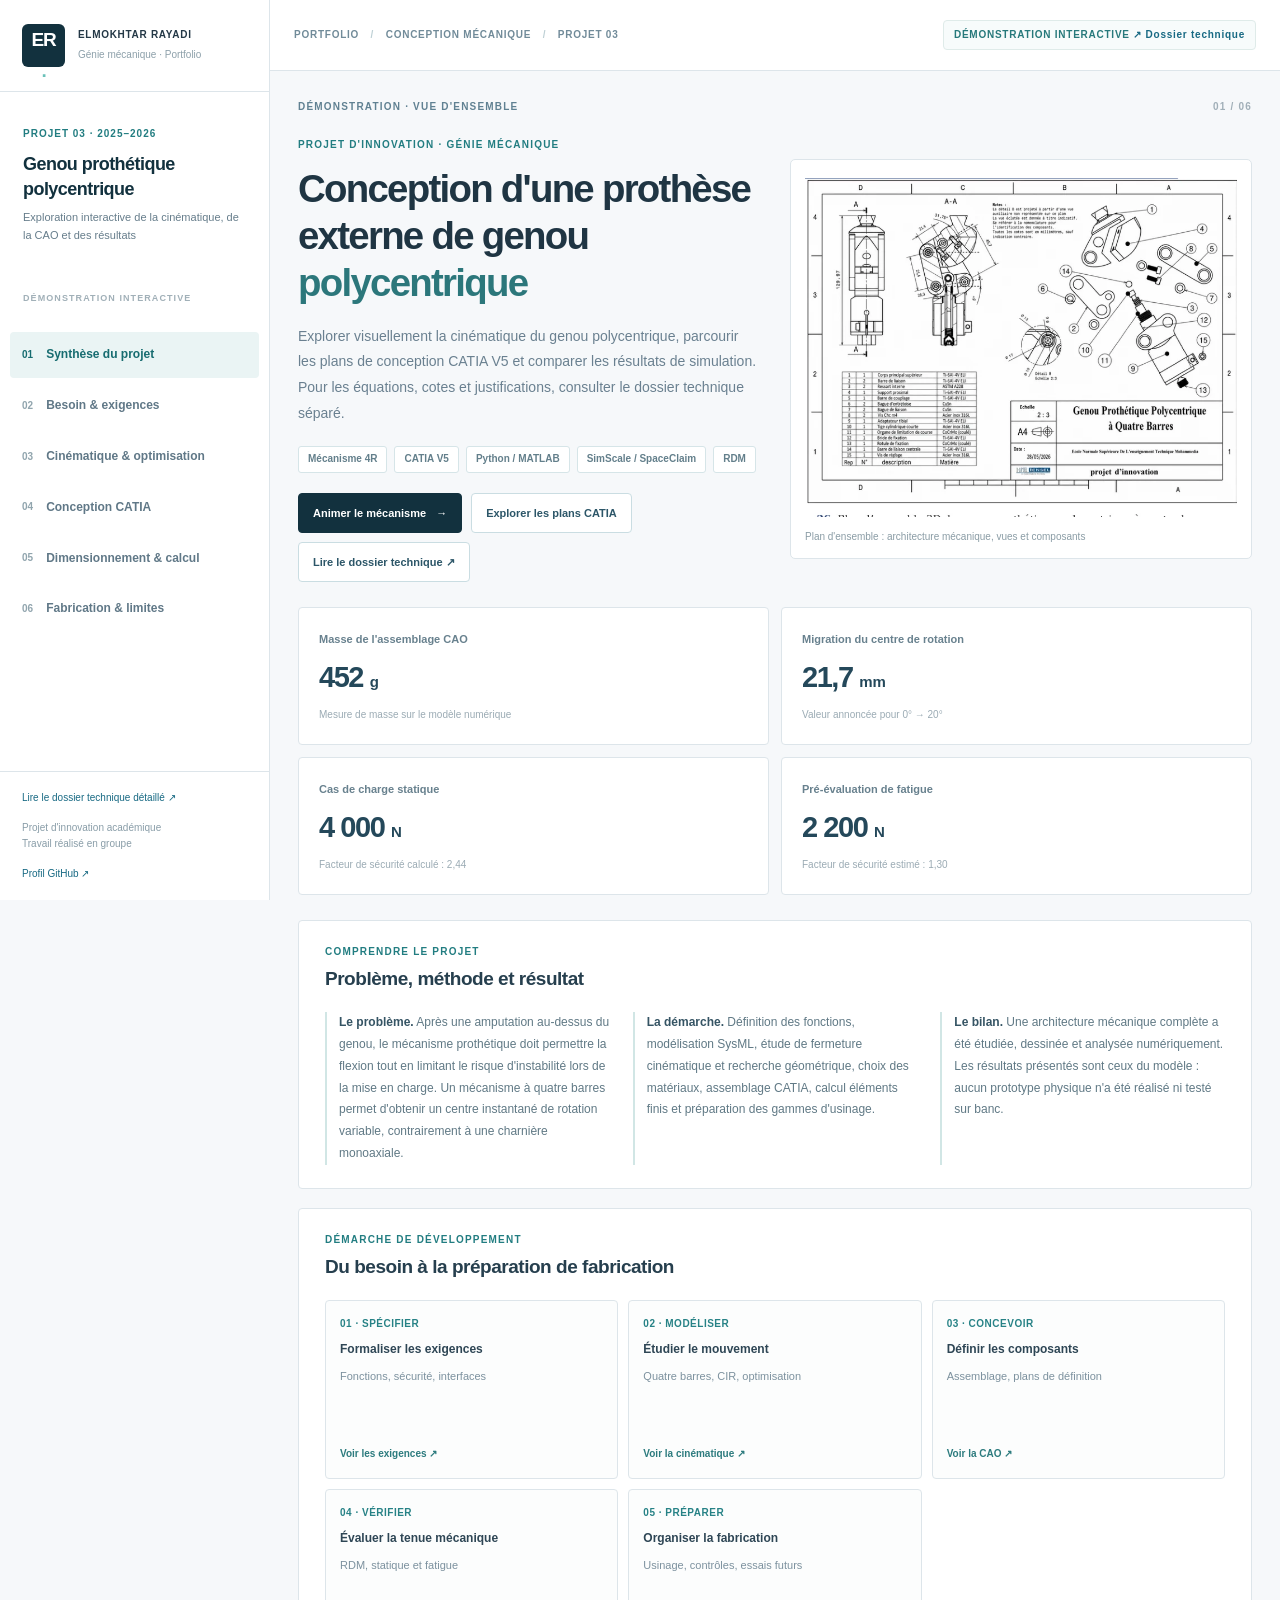
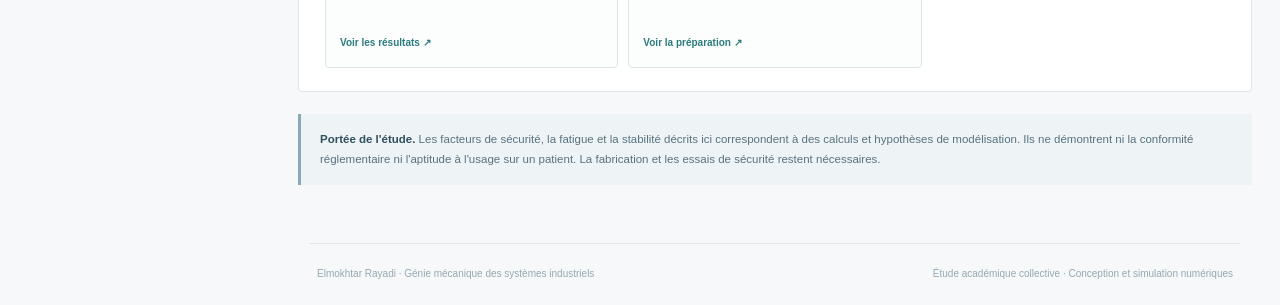
==== commit 3f095e05: "Separate interactive engineering demo from detailed independent technical dossier" ====
--- a/index.html
+++ b/index.html
@@ -5,15 +5,15 @@
 <meta name="viewport" content="width=device-width,initial-scale=1">
 <meta name="theme-color" content="#f5f7f8">
 <meta name="description" content="Étude de conception mécanique d'un genou prothétique polycentrique : analyse fonctionnelle, cinématique, CAO CATIA V5, dimensionnement et simulations numériques.">
-<title>Genou polycentrique · Dossier technique — Elmokhtar Rayadi</title>
+<title>Genou polycentrique · Démonstration interactive — Elmokhtar Rayadi</title>
 <link rel="stylesheet" href="style.css">
 </head>
 <body>
 <div class="shell">
-<aside class="sidebar" aria-label="Navigation du dossier">
+<aside class="sidebar" aria-label="Navigation de la démonstration">
   <div class="identity"><div class="identity-mark">ER<span>.</span></div><div><strong>ELMOKHTAR RAYADI</strong><small>Génie mécanique · Portfolio</small></div></div>
-  <div class="side-project"><span>PROJET 03 · 2025–2026</span><h2>Genou prothétique<br>polycentrique</h2><p>Conception et étude numérique d'un mécanisme à quatre barres</p></div>
-  <p class="side-label">DOSSIER TECHNIQUE</p>
+  <div class="side-project"><span>PROJET 03 · 2025–2026</span><h2>Genou prothétique<br>polycentrique</h2><p>Exploration interactive de la cinématique, de la CAO et des résultats</p></div>
+  <p class="side-label">DÉMONSTRATION INTERACTIVE</p>
   <nav class="navigation">
     <button type="button" data-page="overview" class="nav-link active"><span>01</span> Synthèse du projet</button>
     <button type="button" data-page="requirements" class="nav-link"><span>02</span> Besoin &amp; exigences</button>
@@ -22,18 +22,18 @@
     <button type="button" data-page="analysis" class="nav-link"><span>05</span> Dimensionnement &amp; calcul</button>
     <button type="button" data-page="manufacturing" class="nav-link"><span>06</span> Fabrication &amp; limites</button>
   </nav>
-  <div class="side-footer"><span>Projet d'innovation académique<br>Travail réalisé en groupe</span><a href="https://github.com/elmokhtarrayadi" target="_blank" rel="noopener">Profil GitHub ↗</a></div>
+  <div class="side-footer"><a href="dossier-technique.html" class="doc-sidebar-link">Lire le dossier technique détaillé ↗</a><span>Projet d'innovation académique<br>Travail réalisé en groupe</span><a href="https://github.com/elmokhtarrayadi" target="_blank" rel="noopener">Profil GitHub ↗</a></div>
 </aside>
 <div class="workspace">
-<header class="topbar"><button type="button" id="menuToggle" class="menu-toggle" aria-label="Afficher les rubriques">☰</button><span class="breadcrumb">PORTFOLIO <span>/</span> CONCEPTION MÉCANIQUE <span>/</span> PROJET 03</span><span class="top-tag">ÉTUDE ACADÉMIQUE · CONCEPTION NUMÉRIQUE</span></header>
+<header class="topbar"><button type="button" id="menuToggle" class="menu-toggle" aria-label="Afficher les rubriques">☰</button><span class="breadcrumb">PORTFOLIO <span>/</span> CONCEPTION MÉCANIQUE <span>/</span> PROJET 03</span><span class="top-tag">DÉMONSTRATION INTERACTIVE <a href="dossier-technique.html" class="doc-top-link">↗ Dossier technique</a></span></header>
 <main id="main" tabindex="-1">
 <section class="page active" id="page-overview" aria-labelledby="overview-title">
-  <div class="section-tag">VUE D'ENSEMBLE <span>01 / 06</span></div>
+  <div class="section-tag">DÉMONSTRATION · VUE D'ENSEMBLE <span>01 / 06</span></div>
   <div class="hero">
     <div><p class="eyebrow">PROJET D'INNOVATION · GÉNIE MÉCANIQUE</p><h1 id="overview-title">Conception d'une prothèse externe de genou <em>polycentrique</em></h1>
-    <p class="lead">Étudier et dimensionner un genou mécanique articulé pour une amputation transfémorale : recherche d'un compromis entre stabilité pendant l'appui, liberté de flexion, tenue mécanique et fabrication.</p>
+    <p class="lead">Explorer visuellement la cinématique du genou polycentrique, parcourir les plans de conception CATIA V5 et comparer les résultats de simulation. Pour les équations, cotes et justifications, consulter le dossier technique séparé.</p>
     <div class="tags"><span>Mécanisme 4R</span><span>CATIA V5</span><span>Python / MATLAB</span><span>SimScale / SpaceClaim</span><span>RDM</span></div>
-    <div class="button-row"><button class="btn primary" type="button" data-go="kinematics">Explorer le mécanisme <span>→</span></button><button class="btn" type="button" data-go="cad">Consulter la conception CATIA</button></div>
+    <div class="button-row"><button class="btn primary" type="button" data-go="kinematics">Animer le mécanisme <span>→</span></button><button class="btn" type="button" data-go="cad">Explorer les plans CATIA</button><a class="btn" href="dossier-technique.html">Lire le dossier technique ↗</a></div>
     </div><figure class="hero-figure"><img src="assets/assemblage_plan_catia.webp" alt="Plan d'ensemble et vue éclatée du mécanisme de genou prothétique" fetchpriority="high"><figcaption>Plan d'ensemble : architecture mécanique, vues et composants</figcaption></figure>
   </div>
   <div class="metrics four">
@@ -45,14 +45,7 @@
   <article class="paper"><div class="paper-head"><div><span class="eyebrow">COMPRENDRE LE PROJET</span><h2>Problème, méthode et résultat</h2></div></div>
    <div class="summary-columns"><p><strong>Le problème.</strong> Après une amputation au-dessus du genou, le mécanisme prothétique doit permettre la flexion tout en limitant le risque d'instabilité lors de la mise en charge. Un mécanisme à quatre barres permet d'obtenir un centre instantané de rotation variable, contrairement à une charnière monoaxiale.</p><p><strong>La démarche.</strong> Définition des fonctions, modélisation SysML, étude de fermeture cinématique et recherche géométrique, choix des matériaux, assemblage CATIA, calcul éléments finis et préparation des gammes d'usinage.</p><p><strong>Le bilan.</strong> Une architecture mécanique complète a été étudiée, dessinée et analysée numériquement. Les résultats présentés sont ceux du modèle : aucun prototype physique n'a été réalisé ni testé sur banc.</p></div>
   </article>
-  <article class="paper dossier-brief"><div class="paper-head"><div><span class="eyebrow">SYNTHÈSE D'INGÉNIERIE</span><h2>Ce que l'étude permet de conclure</h2></div><span class="small-ref">Conception théorique et numérique</span></div>
-    <div class="brief-grid">
-      <div><span class="step-number">01 · PRINCIPE</span><h3>Pourquoi quatre barres ?</h3><p>Contrairement à une charnière fixe, le mécanisme 4R déplace son <strong>centre instantané de rotation (CIR)</strong> pendant la flexion. Le positionnement de ce centre est utilisé pour examiner la stabilité géométrique en appui et la mobilité.</p></div>
-      <div><span class="step-number">02 · CONCEPTION</span><h3>De la géométrie au modèle</h3><p>Quatre longueurs articulées et quatre pivots définissent la chaîne. Le calcul cinématique précède le choix des sections, des matériaux, de l'architecture CATIA et des interfaces de fixation.</p></div>
-      <div><span class="step-number">03 · VÉRIFICATIONS</span><h3>Résultats et niveau de preuve</h3><p>Le modèle présente <strong>452 g</strong>, des cas numériques à <strong>4 000 N</strong> et <strong>2 200 N</strong>, et des gammes d'usinage. Les essais de stabilité sur utilisateur et les essais de fatigue physique ne sont <strong>pas réalisés</strong>.</p></div>
-    </div>
-    <div class="evidence-strip"><span><i class="legend-dot verified"></i> Modèle CAO documenté</span><span><i class="legend-dot numeric"></i> Vérifications par calcul</span><span><i class="legend-dot future"></i> Validation expérimentale restante</span></div>
-  </article>
+  
   <article class="paper"><div class="paper-head"><div><span class="eyebrow">DÉMARCHE DE DÉVELOPPEMENT</span><h2>Du besoin à la préparation de fabrication</h2></div></div>
   <div class="workflow">
     <button type="button" data-go="requirements"><small>01 · SPÉCIFIER</small><strong>Formaliser les exigences</strong><span>Fonctions, sécurité, interfaces</span><b>Voir les exigences ↗</b></button>
@@ -73,42 +66,19 @@
     <div><span class="spec-num">FS 04</span><h3>Centre de rotation mobile</h3><p>Guider la trajectoire du centre instantané de rotation.</p></div>
     <div><span class="spec-num">FS 05</span><h3>Tenue mécanique</h3><p>Dimensionner le mécanisme pour les sollicitations spécifiées.</p></div>
   </div></div>
-  <article class="paper"><div class="paper-head"><div><span class="eyebrow">ANALYSE FONCTIONNELLE</span><h2>Fonctions de service et vérifications attendues</h2></div><span class="small-ref">Spécification — méthodes APTE / SysML</span></div>
-  <p>Les exigences ne se limitent pas au mouvement : elles couvrent la marche, les interfaces, le démontage et la résistance de l'assemblage. Le tableau distingue les <strong>cibles</strong> des vérifications réalisées sur le modèle.</p>
-  <div class="table-wrap"><table class="dense-table"><thead><tr><th>Fonction</th><th>Critère ciblé</th><th>Moyen de vérification prévu</th><th>État de l'étude</th></tr></thead><tbody>
-  <tr><td>FS1 · Permettre la marche</td><td>Vitesse cible ≥ 1,2 m/s</td><td>Analyse de marche / essais d'usage</td><td><span class="table-state future">Non testé</span></td></tr>
-  <tr><td>FS2 · Stabilité en appui</td><td>CIR postérieur en extension</td><td>Trajectoire CIR + essai cinématique</td><td><span class="table-state numeric">Calcul cinématique</span></td></tr>
-  <tr><td>FS3 · Autoriser la flexion</td><td>Amplitude cible ≥ 120°</td><td>Analyse de fermeture + mesure angulaire</td><td><span class="table-state review">Plage à confirmer</span></td></tr>
-  <tr><td>FS4 · Mouvement polycentrique</td><td>Migration postéro-supérieure du CIR</td><td>Modèle géométrique et trajectoire</td><td><span class="table-state numeric">Calcul cinématique</span></td></tr>
-  <tr><td>FS5 · Résister aux efforts</td><td>Charges statiques et cycliques</td><td>RDM / calcul EF puis essais sur banc</td><td><span class="table-state numeric">Calculs numériques</span></td></tr>
-  <tr><td>FS6 · Réglage morphologique</td><td>Hauteur ± 20 mm ; angle ± 5°</td><td>Contrôle interfaces et réglages</td><td><span class="table-state future">À vérifier</span></td></tr>
-  <tr><td>FS7 · Maintenabilité</td><td>Démontage ≤ 30 min</td><td>Montage et maintenance instrumentés</td><td><span class="table-state future">Non testé</span></td></tr>
-  </tbody></table></div>
-  </article>
-  <div class="paper"><div class="paper-head"><div><span class="eyebrow">OBJECTIFS DE CONCEPTION</span><h2>Valeurs du cahier des charges</h2></div></div>
-  <div class="table-wrap"><table><thead><tr><th>Critère</th><th>Cible étudiée</th><th>Signification</th></tr></thead><tbody>
-  <tr><td>Flexion du genou</td><td>≥ 120°</td><td>Amplitude fonctionnelle visée</td></tr>
-  <tr><td>Masse maximale du mécanisme</td><td>≤ 1 200 g</td><td>Cible recommandée : ≤ 900 g</td></tr>
-  <tr><td>Enveloppe mécanique</td><td>H ≤ 120 mm ; Ø ≤ 80 mm</td><td>Contraintes d'intégration</td></tr>
-  <tr><td>Essai statique de référence</td><td>4 000 N</td><td>Cas de charge de dimensionnement présenté</td></tr>
-  <tr><td>Essai cyclique de référence</td><td>2 200 N, objectif 3 millions de cycles</td><td>Essais physiques non réalisés</td></tr>
-  </tbody></table></div><p class="footnote">Ce sont des exigences de conception et des conditions étudiées, pas des performances validées expérimentalement.</p></div>
+  
+  
   <div class="paper"><div class="paper-head"><div><span class="eyebrow">ARCHITECTURE SYSTÈME</span><h2>Modélisation et traçabilité</h2></div></div><div class="double"><div><h3>Approche SysML</h3><p>L'architecture est structurée à partir des besoins, des interfaces avec l'emboîture et le pied, des séquences d'utilisation et des blocs mécaniques. Elle relie les exigences aux pièces et aux vérifications à prévoir.</p><h3>Référentiels considérés</h3><p>ISO 10328 pour les essais structurels des prothèses de membre inférieur, références d'interfaces et démarche d'analyse des risques. Leur prise en compte ne signifie pas qu'une certification a été obtenue.</p></div><img src="assets/schema_quatre_barres.webp" alt="Schéma cinématique : points d'articulation A, B, C, D et centre instantané de rotation" data-lightbox></div></div>
-  <article class="paper"><div class="paper-head"><div><span class="eyebrow">SYSTÈME ET INTERFACES</span><h2>Chaîne de traçabilité de la conception</h2></div></div>
-    <div class="trace-flow"><div><small>01 · BESOIN</small><strong>Stabilité, flexion et légèreté</strong><p>Traduire les situations de marche en fonctions et contraintes.</p></div><div><small>02 · EXIGENCES</small><strong>Géométrie, charges et dimensions</strong><p>Définir des grandeurs et des limites contrôlables.</p></div><div><small>03 · SOLUTION</small><strong>Mécanisme 4R + interfaces</strong><p>Associer les pièces et la cinématique à chaque fonction.</p></div><div><small>04 · PREUVES</small><strong>CAO, RDM, EF, puis essais</strong><p>Comparer les indicateurs calculés aux mesures futures.</p></div></div>
-    <p class="footnote">La traçabilité relie les exigences aux activités de vérification : elle ne suppose pas que les essais physiques ont été exécutés.</p>
-  </article>
+  
 
 </section>
 <section class="page" id="page-kinematics" aria-labelledby="kinematics-title">
-  <div class="section-tag">ÉTUDE CINÉMATIQUE <span>03 / 06</span></div><h1 id="kinematics-title" class="page-title">Comprendre le mécanisme à quatre barres</h1><p class="page-intro">Cinématique 4R, équations de fermeture, centre instantané de rotation et analyse des résultats numériques : chaque hypothèse est distinguée des données validées.</p>
-  <article class="paper"><div class="paper-head"><div><span class="eyebrow">PRINCIPE CINÉMATIQUE</span><h2>Fermeture du quadrilatère articulé</h2></div></div>
-    <div class="equation-layout"><div><p>Les pivots fixes <strong>A et D</strong> définissent le bâti. Les articulations <strong>B et C</strong> se déplacent tandis que les longueurs des quatre barres demeurent constantes.</p><div class="formula" aria-label="Relations de fermeture cinématique">L₁ cos θ₁ + L₂ cos θ₂ = L₄ + L₃ cos θ₃<br>L₁ sin θ₁ + L₂ sin θ₂ = L₃ sin θ₃</div><p>Dans le repère attaché au bâti <strong>AD</strong>, ces deux relations déterminent la géométrie admissible. Le CIR du coupleur s'obtient à l'intersection des droites <strong>(AB) et (CD)</strong> par le théorème de Kennedy.</p></div><div class="principle-panel"><span class="eyebrow">CONTRÔLES GÉOMÉTRIQUES</span><div><b>Fermeture</b><span>Les quatre pivots forment une boucle compatible.</span></div><div><b>Points morts</b><span>Éviter les alignements singuliers dans la plage utilisée.</span></div><div><b>Centre de rotation</b><span>Contrôler la position et la migration du CIR.</span></div><div><b>Amplitude</b><span>Vérifier continuité et limites de flexion.</span></div></div></div>
-  </article>
+  <div class="section-tag">ÉTUDE CINÉMATIQUE <span>03 / 06</span></div><h1 id="kinematics-title" class="page-title">Explorer la cinématique à quatre barres</h1><p class="page-intro">Deux visualisations distinctes : une animation géométrique illustrant la chaîne 4R et un graphique présentant les points du centre instantané de rotation calculés dans l'étude. Les détails mathématiques sont dans le dossier technique.</p>
+  
   <div class="paper kinematic-paper"><div class="paper-head"><div><span class="eyebrow">EXPLORATION GÉOMÉTRIQUE</span><h2>Mécanisme 4R · Visualisation interactive</h2></div><span class="mini-pill">MODÈLE ILLUSTRATIF</span></div>
     <div class="kinematic-layout"><div class="model-area"><svg id="mechanismSvg" viewBox="0 0 600 385" role="img" aria-label="Mécanisme à quatre barres articulées avec centre instantané de rotation" xmlns="http://www.w3.org/2000/svg"><rect x="0" y="0" width="600" height="385" rx="5" fill="#fbfcfd"/><g id="gridLayer"></g><g id="mechanismLayer"></g><g id="labelsLayer"></g></svg><div class="model-key"><span><i class="dot dark"></i> Bâti fixe AD</span><span><i class="dot blue"></i> Barres articulées</span><span><i class="dot teal"></i> CIR calculé</span></div></div><div class="model-controls"><label for="position">Position géométrique simulée <strong id="positionLabel">0 %</strong></label><input id="position" type="range" min="0" max="100" value="0" step="1"><div class="button-row"><button class="btn primary" id="playMechanism" type="button">▶ Animer le mécanisme</button><button class="btn" id="resetMechanism" type="button">Réinitialiser</button></div><dl class="readout"><div><dt>Angle de la barre AB</dt><dd id="angleValue">—</dd></div><div><dt>Centre instantané X</dt><dd id="cirX">—</dd></div><div><dt>Centre instantané Y</dt><dd id="cirY">—</dd></div><div><dt>Fermeture géométrique</dt><dd id="closureValue">—</dd></div></dl><p class="fine-print">La visualisation résout une chaîne à quatre barres de dimensions nominales. La commande est <strong>un paramètre géométrique illustratif</strong>, non un angle anatomique validé. Elle ne reproduit pas point par point le tableau cinématique de l'étude.</p></div></div>
   </div>
-  <div class="paper"><div class="paper-head"><div><span class="eyebrow">OPTIMISATION NUMÉRIQUE</span><h2>Géométrie retenue dans l'étude</h2></div></div><div class="double"><div class="table-wrap"><table><thead><tr><th>Paramètre</th><th>Valeur</th></tr></thead><tbody><tr><td>L1 · Barre AB</td><td>35,5 mm</td></tr><tr><td>L2 · Barre BC</td><td>21,4 mm</td></tr><tr><td>L3 · Barre CD</td><td>45,7 mm</td></tr><tr><td>L4 · Bâti AD</td><td>28,3 mm</td></tr><tr><td>Inclinaison du bâti</td><td>5°</td></tr><tr><td>CIR initial annoncé</td><td>(−28,4 ; +42,1) mm</td></tr><tr><td>Migration annoncée (0°–20°)</td><td>21,7 mm</td></tr></tbody></table></div><div><h3>Recherche de dimensions</h3><p>Une recherche par balayage de paramètres a été proposée pour vérifier l'existence du mouvement, éviter les configurations de blocage et améliorer la trajectoire du CIR.</p><p>Les dimensions et le CIR sont présentés comme les résultats numériques de l'étude. Certaines conventions d'angles et tables intermédiaires nécessitent une consolidation pour reproduire rigoureusement l'ensemble du mouvement.</p></div></div></div>
+  
   <article class="paper"><div class="paper-head"><div><span class="eyebrow">RÉSULTATS CINÉMATIQUES</span><h2>Évolution du centre instantané de rotation</h2></div><span class="small-ref">Valeurs tabulées · pas d'interpolation mécanique</span></div>
    <p>Ces positions proviennent de l'étude numérique pour plusieurs angles de la barre d'entrée. Elles montrent le passage du CIR depuis une position <strong>postérieure</strong> vers une position <strong>antérieure</strong>. Le contrôle ci-dessous parcourt les valeurs tabulées ; il ne génère pas de nouveaux résultats biomécaniques.</p>
    <div class="cir-panel"><div class="cir-plot-col"><svg id="cirDataChart" viewBox="0 0 710 330" role="img" aria-label="Courbes des coordonnées horizontale et verticale du CIR selon l'angle d'entrée"></svg><div class="cir-key"><span><i class="line-key horizontal"></i> CIR horizontal, x</span><span><i class="line-key vertical"></i> CIR vertical, y</span><span>Angles d'entrée de 0° à 110°</span></div></div><div class="cir-controls"><label for="cirStudyPosition">Relevé sélectionné : <strong id="cirStudyAngle">0°</strong></label><input id="cirStudyPosition" type="range" min="0" max="7" step="1" value="0"><dl class="readout"><div><dt>CIR, composante x</dt><dd id="cirStudyX">−28,4 mm</dd></div><div><dt>CIR, composante y</dt><dd id="cirStudyY">42,1 mm</dd></div><div><dt>Situation géométrique</dt><dd id="cirStudyStatus">Postérieur</dd></div></dl><p class="fine-print">Les angles sont ceux du tableau cinématique. Le mouvement réel du genou, les branchements d'assemblage et la ligne de charge nécessitent une validation indépendante.</p></div></div>
@@ -117,9 +87,7 @@
    </tbody></table></div>
    <p class="footnote">La migration de 21,7 mm est annoncée pour 0°–20° ; les lignes numériques disponibles permettent de comparer 0° et 22°. Cette différence d'angle doit être vérifiée avant de reproduire une trajectoire continue.</p>
   </article>
-  <article class="paper discrepancy"><div class="paper-head"><div><span class="eyebrow">POINTS À CONSOLIDER</span><h2>Hypothèses et cohérence des données</h2></div></div>
-   <div class="audit-columns"><div><b>Discrétisation de l'optimisation</b><p>Les longueurs finales <strong>35,5 / 21,4 / 45,7 / 28,3 mm</strong> sont données avec une décimale alors que la grille décrite progresse par <strong>pas de 2,5 mm</strong>. Le lien entre recherche sur grille et réglage final reste à préciser.</p></div><div><b>Plage de flexion</b><p>La cible fonctionnelle est <strong>120° minimum</strong>, alors que le tableau cinématique se termine à <strong>110°</strong> et que d'autres sections examinent une plage plus large. Ces valeurs ne suffisent pas à affirmer l'amplitude finale validée.</p></div></div>
-  </article>
+  
   <div class="paper"><div class="paper-head"><div><span class="eyebrow">POST-TRAITEMENT NUMÉRIQUE</span><h2>Migration du CIR · Tracés MATLAB</h2></div></div><figure class="wide-figure"><img src="assets/migration_cir.webp" alt="Graphiques MATLAB des déplacements horizontal et vertical du centre instantané de rotation" data-lightbox loading="lazy"><figcaption>Migration du CIR examinée par calcul : composantes horizontale et verticale.</figcaption></figure></div>
 </section>
 <section class="page" id="page-cad" aria-labelledby="cad-title">
@@ -137,48 +105,30 @@
     <button class="drawing" type="button" data-kind="link" data-image="assets/barre_couplage.webp"><img src="assets/barre_couplage.webp" loading="lazy" alt="Plan 2D de barre de couplage"><span><b>Barre de couplage</b><small>Transmission du mouvement du mécanisme</small></span></button>
     <button class="drawing" type="button" data-kind="support" data-image="assets/support_proximal.webp"><img src="assets/support_proximal.webp" loading="lazy" alt="Plan 2D support proximal"><span><b>Support proximal</b><small>Fixation et intégration mécanique</small></span></button>
   </div></div><div class="paper"><div class="paper-head"><div><span class="eyebrow">VÉRIFICATION CAO</span><h2>Propriétés de masse de l'ensemble</h2></div></div><div class="double"><img class="contain" src="assets/mesure_masse_catia.webp" alt="Mesure des propriétés de masse de l'assemblage sous CATIA" data-lightbox loading="lazy"><div><p>Le modèle numérique affiche une masse d'assemblage d'environ <strong>452 g</strong>, sous les hypothèses de matériaux de la conception.</p><p>Cette valeur se situe sous l'objectif de masse maximale (1 200 g) ; elle reste une mesure CAO, distincte d'une mesure sur un prototype physique.</p></div></div></div>
-  <article class="paper"><div class="paper-head"><div><span class="eyebrow">COTES DE CONCEPTION</span><h2>Dimensions fonctionnelles retenues</h2></div></div>
-    <div class="table-wrap"><table class="dense-table"><thead><tr><th>Caractéristique</th><th>Cote / exigence</th><th>Raison de conception</th></tr></thead><tbody>
-    <tr><td>Barre, épaisseur utile</td><td>6 mm</td><td>Contact du coussinet et section résistante.</td></tr><tr><td>Axe principal</td><td>Ø 10 mm</td><td>Cisaillement et flexion locale des axes.</td></tr><tr><td>Coussinet</td><td>Ø 10 / Ø 13 mm</td><td>Guidage du pivot et protection des surfaces.</td></tr><tr><td>Zone de pivot de barre</td><td>Ø 17 mm</td><td>Épaisseur radiale autour de l'alésage.</td></tr><tr><td>Renfort du support</td><td>Ø 18 mm</td><td>Matière supplémentaire autour de la réaction d'appui.</td></tr><tr><td>Couple axe / alésage</td><td>H7/h6 (proposé)</td><td>Jeu et précision de rotation à contrôler.</td></tr>
-    </tbody></table></div><p class="footnote">Cotes issues du pré-dimensionnement ; elles appellent des contrôles de tolérances, d'état de surface et d'assemblage avant fabrication.</p>
-  </article>
+  
 
 </section>
 <section class="page" id="page-analysis" aria-labelledby="analysis-title">
-  <div class="section-tag">RDM &amp; ÉLÉMENTS FINIS <span>05 / 06</span></div><h1 id="analysis-title" class="page-title">Dimensionnement et vérification numérique</h1><p class="page-intro">L'analyse combine l'équilibre des barres, les cotes dérivées de la RDM, la sélection des matériaux et la simulation du modèle complet. Les chiffres présentés sont des résultats numériques, à confirmer expérimentalement.</p>
+  <div class="section-tag">RDM &amp; ÉLÉMENTS FINIS <span>05 / 06</span></div><h1 id="analysis-title" class="page-title">Dimensionnement et vérification numérique</h1><p class="page-intro">Consulter les images des champs de contraintes et déplacements, et comparer les principaux cas de charge. Les hypothèses RDM, la convergence du maillage et les calculs sont détaillés dans le dossier technique.</p>
   <div class="metrics three"><div class="metric"><span>Maillage volumique final</span><strong>335 100</strong><p>Éléments quadratiques · valeur annoncée</p></div><div class="metric"><span>Contrainte nominale retenue</span><strong>360 <small>MPa</small></strong><p>Cas statique 4 000 N</p></div><div class="metric"><span>Déplacement maximal</span><strong>0,25 <small>mm</small></strong><p>Résultat éléments finis</p></div></div>
-  <article class="paper"><div class="paper-head"><div><span class="eyebrow">CALCUL DES EFFORTS</span><h2>Du chargement aux dimensions des pivots</h2></div></div>
-    <div class="engineering-grid"><div class="engineering-explain"><h3>Équilibre statique du mécanisme</h3><p>Les trois barres mobiles sont isolées et leurs actions de liaison sont assemblées en un <strong>système de neuf équations</strong>. Pour le cas illustratif à <strong>784,8 N</strong> (poids de référence), le modèle conduit notamment à une réaction d'environ <strong>682,2 N au pivot D</strong>.</p><p>Les dimensions résistantes ne sont toutefois pas choisies sur ce seul poids de corps : l'enveloppe de dimensionnement est fixée à <strong>4 000 N</strong>.</p></div><div class="engineering-calc"><div><small>SECTION DE BARRE</small><strong>10 × 6 mm</strong><span>A = 60 mm²</span></div><div><small>PRESSION DE MATAGE</small><strong>66,7 MPa</strong><span>p = 4 000 / (10 × 6)</span></div><div><small>AXE PRINCIPAL</small><strong>Ø 10 mm</strong><span>Choix après flexion locale (d calculé ≈ 8,79 mm)</span></div><div><small>ZONE DE PIVOT</small><strong>Ø 17 mm</strong><span>10 mm d'alésage + 2 × 3,5 mm de matière</span></div></div></div>
-    <p class="footnote">Ces résultats simplifiés de RDM justifient les choix de cote. Ils ne se substituent pas à l'évaluation de l'assemblage complet par éléments finis et essais.</p>
-  </article>
-  <div class="paper"><div class="paper-head"><div><span class="eyebrow">MATÉRIAUX PRINCIPAUX</span><h2>Choix selon le rôle mécanique</h2></div></div><div class="table-wrap"><table><thead><tr><th>Famille de pièces</th><th>Matériau retenu</th><th>Motivation technique</th></tr></thead><tbody><tr><td>Corps et bielles</td><td>Ti-6Al-4V ELI</td><td>Rapport résistance / masse</td></tr><tr><td>Coussinets et bagues</td><td>Bronze CuSn</td><td>Guidage et couple de frottement</td></tr><tr><td>Axes et visserie secondaire</td><td>Acier inoxydable 316L</td><td>Résistance et tenue environnementale</td></tr><tr><td>Ressort de rappel</td><td>Acier ASTM A228</td><td>Propriétés élastiques</td></tr></tbody></table></div><p class="footnote">Sélection multicritère dans le cadre du pré-dimensionnement ; les certificats matière et essais restent à fournir pour une réalisation.</p></div>
+  
+  
   <div class="paper"><div class="paper-head"><div><span class="eyebrow">SIMULATION NUMÉRIQUE</span><h2>Préparation du modèle et éléments finis</h2></div></div><div class="image-pair"><figure><img src="assets/preparation_spaceclaim.webp" alt="Modèle CAO préparé et contrôle des interfaces dans ANSYS SpaceClaim" data-lightbox loading="lazy"><figcaption>Préparation CAO · SpaceClaim</figcaption></figure><figure><img src="assets/maillage_simscale.webp" alt="Maillage du genou prothétique dans SimScale" data-lightbox loading="lazy"><figcaption>Maillage volumique · SimScale</figcaption></figure></div><p>Les filetages et petites entités ont été simplifiés pour le calcul. L'étude rapporte une comparaison de maillages passant d'environ 150 000 à 335 100 éléments et des valeurs de contraintes stabilisées autour de 360 MPa.</p></div>
-  <article class="paper"><div class="paper-head"><div><span class="eyebrow">CONVERGENCE NUMÉRIQUE</span><h2>Comment la valeur de contrainte a été retenue</h2></div></div>
-    <div class="mesh-comparison"><div class="table-wrap"><table class="dense-table"><thead><tr><th>Maillage</th><th>Éléments</th><th>Contrainte nominale</th></tr></thead><tbody><tr><td>Premier niveau</td><td>≈ 150 000</td><td>358 MPa</td></tr><tr><td>Raffinement final</td><td>335 100</td><td>360 MPa</td></tr><tr><td>Variation relative</td><td>—</td><td><strong>≈ 0,56 %</strong></td></tr></tbody></table></div><div><h3>Interprétation de la convergence</h3><p>La faible variation entre ces deux maillages est un indicateur de stabilité de la <strong>contrainte nominale dans la zone comparée</strong>. Elle ne démontre pas, à elle seule, la validité de tous les contacts : un pic isolé au voisinage d'un contact a été écarté de la valeur retenue.</p><p><strong>Critère statique calculé :</strong> S = Rₑ / σ = 880 / 360 ≈ <strong>2,44</strong>, en utilisant la limite d'élasticité retenue pour le titane.</p></div></div>
-  </article>
+  
   <div class="paper"><div class="paper-head"><div><span class="eyebrow">RÉSULTATS</span><h2>Examiner les cas de charge</h2></div><div class="tabs" role="tablist" aria-label="Choix du résultat"><button class="tab active" type="button" data-analysis="stress" role="tab" aria-selected="true">Contraintes</button><button class="tab" type="button" data-analysis="detail" role="tab" aria-selected="false">Zone critique</button><button class="tab" type="button" data-analysis="displacement" role="tab" aria-selected="false">Déplacements</button></div></div><div class="analysis-layout"><figure class="analysis-image"><img id="analysisImage" src="assets/contraintes_von_mises.webp" alt="Champ de contraintes de Von Mises du genou prothétique" data-lightbox><figcaption id="analysisCaption">Champ de contraintes · Charge statique 4 000 N</figcaption></figure><div class="analysis-facts"><span class="eyebrow" id="analysisType">CHARGE STATIQUE</span><h3 id="analysisHeading">Contrainte de Von Mises</h3><p id="analysisDescription">La contrainte nominale de 360 MPa retenue pour les bielles exclut un pic local interprété comme une singularité numérique. Ce choix de post-traitement doit être justifié par une étude de convergence et de contact.</p><dl class="readout"><div><dt>Chargement étudié</dt><dd id="analysisLoad">4 000 N</dd></div><div><dt>Grandeur principale</dt><dd id="analysisValue">360 MPa</dd></div><div><dt>Indicateur</dt><dd id="analysisFactor">S ≈ 2,44 (calcul)</dd></div></dl></div></div></div>
   <div class="paper"><div class="paper-head"><div><span class="eyebrow">PRÉ-ÉVALUATION DE FATIGUE</span><h2>Résultat calculé · charge de 2 200 N</h2></div></div><div class="double"><div><p>L'étude utilise une limite d'endurance corrigée de <strong>272,34 MPa</strong> et une contrainte de référence de <strong>210 MPa</strong>, ce qui conduit à un facteur de sécurité estimé d'environ <strong>1,30</strong>.</p><p>Le nombre de cycles est extrapolé par une relation analytique simplifiée ; il ne correspond pas à des cycles exécutés sur un banc. La fatigue, les contacts, le serrage et les variations réelles de charge nécessitent des vérifications expérimentales.</p></div><div class="stacked-stat"><span>Résistance en fatigue préliminaire</span><strong>1,30</strong><span>facteur de sécurité estimé</span><div class="hairline"></div><small>Calcul analytique sur contraintes issues du modèle, sans essai physique.</small></div></div></div>
-  <article class="paper"><div class="paper-head"><div><span class="eyebrow">PRUDENCE SUR LA FATIGUE</span><h2>Pourquoi la prédiction ne remplace pas un essai cyclique</h2></div></div>
-    <div class="audit-columns"><div><h3>Hypothèses retenues</h3><p>La limite d'endurance corrigée est estimée à <strong>272,34 MPa</strong> à partir de facteurs correctifs, puis comparée à une contrainte équivalente de référence de <strong>210 MPa</strong> : <strong>n<sub>f</sub> ≈ 1,30</strong>.</p></div><div><h3>Vérification nécessaire</h3><p>Le calcul extrapole une durée de vie théorique, mais <strong>aucune sollicitation variable mesurée ni séquence de 3 millions de cycles</strong> n'a été réalisée sur un prototype. Les conditions de contact, les jeux, le serrage et l'état de surface peuvent modifier le résultat réel.</p></div></div>
-    <div class="note compact"><strong>Lecture du résultat :</strong> indication préliminaire de résistance en fatigue, sans démonstration expérimentale de la durée de vie ni qualification ISO 10328.</div>
-  </article>
+  
 
 </section>
 <section class="page" id="page-manufacturing" aria-labelledby="manufacturing-title">
- <div class="section-tag">INDUSTRIALISATION <span>06 / 06</span></div><h1 id="manufacturing-title" class="page-title">Préparation de fabrication et limites de validation</h1><p class="page-intro">La préparation de fabrication s'appuie sur les plans, les opérations prévues pour les composants et les moyens de contrôle dimensionnel. La réalisation d'un prototype demeure une étape future.</p>
+ <div class="section-tag">INDUSTRIALISATION <span>06 / 06</span></div><h1 id="manufacturing-title" class="page-title">Préparation de fabrication et limites de validation</h1><p class="page-intro">Explorer les contrats de phase et visualiser ce qui a été étudié ou reste à vérifier. Les gammes d'usinage et le plan de contrôle sont détaillés dans le dossier technique.</p>
  <div class="paper"><div class="paper-head"><div><span class="eyebrow">GAMMES D'USINAGE</span><h2>Exemples de contrats de phase</h2></div></div><div class="gallery manufacturing-gallery"><button class="drawing" type="button" data-image="assets/fabrication_barre_arriere.webp"><img src="assets/fabrication_barre_arriere.webp" alt="Contrat de phase pour la barre arrière" loading="lazy"><span><b>Barre arrière</b><small>Sciage et préparation du brut</small></span></button><button class="drawing" type="button" data-image="assets/fabrication_couplage.webp"><img src="assets/fabrication_couplage.webp" alt="Contrat de phase pour barre de couplage" loading="lazy"><span><b>Barre de couplage</b><small>Gamme et surfaces usinées</small></span></button><button class="drawing" type="button" data-image="assets/fabrication_bague.webp"><img src="assets/fabrication_bague.webp" alt="Contrat de phase de fabrication de bague" loading="lazy"><span><b>Bague de liaison</b><small>Perçage et contrôle du guidage</small></span></button></div></div>
- <article class="paper"><div class="paper-head"><div><span class="eyebrow">PRÉPARATION INDUSTRIELLE</span><h2>De la mise en plan au contrôle dimensionnel</h2></div></div>
-   <div class="manufacturing-steps"><div><small>01</small><strong>Définir le brut</strong><p>Choisir matériau, surépaisseurs et surfaces de référence.</p></div><div><small>02</small><strong>Préparer les faces</strong><p>Sciage et surfaçage pour obtenir les références d'usinage.</p></div><div><small>03</small><strong>Usiner les contours</strong><p>Fraisage des barres et supports, maintien des épaisseurs.</p></div><div><small>04</small><strong>Réaliser les pivots</strong><p>Perçage, alésage et finition des surfaces de guidage.</p></div><div><small>05</small><strong>Contrôler avant montage</strong><p>Dimensions, coaxialité, états de surface et jeux fonctionnels.</p></div></div>
-   <p class="footnote">Cette séquence formalise une préparation d'usinage ; elle ne correspond pas à des pièces effectivement fabriquées.</p>
-  </article>
-  <article class="paper"><div class="paper-head"><div><span class="eyebrow">PLAN DE CONTRÔLE PRÉVU</span><h2>Points critiques à vérifier lors d'un prototype</h2></div></div>
-  <div class="table-wrap"><table class="dense-table"><thead><tr><th>Point de contrôle</th><th>Critère de conception</th><th>Moyen de vérification envisagé</th></tr></thead><tbody>
-  <tr><td>Diamètre des axes</td><td>Ø 10 mm, ajustement H7/h6</td><td>Micromètre / tampon adapté</td></tr><tr><td>Alésages et coaxialité</td><td>Alignement des pivots articulés</td><td>Contrôle métrologique tridimensionnel</td></tr><tr><td>État de surface</td><td>Surfaces de pivot et guidage</td><td>Rugosimètre et inspection</td></tr><tr><td>Jeux aux liaisons</td><td>Rotation sans point dur</td><td>Mesure angulaire et test d'assemblage</td></tr><tr><td>Mobilité du mécanisme</td><td>Flexion continue sans interférence</td><td>Goniomètre / cycle cinématique</td></tr><tr><td>Résistance de l'ensemble</td><td>Charges représentatives, fatigue</td><td>Essais instrumentés appropriés</td></tr>
-  </tbody></table></div><p class="footnote">Contrôles proposés, et non procès-verbaux de résultats expérimentaux.</p></article>
+ 
+  
 
  <div class="paper"><div class="paper-head"><div><span class="eyebrow">ÉTAT DE RÉALISATION</span><h2>Ce qui est étudié et ce qui reste à démontrer</h2></div></div><div class="status-table"><div><span class="state done">Étudié</span><strong>Analyse fonctionnelle et architecture</strong><p>Exigences et modèle SysML préparés.</p></div><div><span class="state done">Étudié</span><strong>Cinématique et conception CAO</strong><p>Géométrie à quatre barres, assemblage, plans de pièces.</p></div><div><span class="state done">Étudié</span><strong>Calculs et simulation</strong><p>Résultats de dimensionnement et éléments finis rapportés.</p></div><div><span class="state pending">À réaliser</span><strong>Fabrication du prototype</strong><p>Usinage de précision, montage, ajustements et contrôle des jeux.</p></div><div><span class="state pending">À réaliser</span><strong>Essais de résistance et fatigue</strong><p>Tests physiques représentatifs selon les procédures appropriées.</p></div><div><span class="state pending">À réaliser</span><strong>Évaluation d'utilisation et conformité</strong><p>Validation indépendante de sécurité avant toute utilisation humaine.</p></div></div></div>
  <div class="note"><strong>Limite majeure.</strong> Aucun prototype physique n'a été fabriqué dans ce projet, notamment en raison de l'indisponibilité des ateliers et des moyens nécessaires à l'usinage de précision. Ce portfolio présente un travail de conception et d'analyse, pas un dispositif médical certifié ni prêt à l'emploi.</div>
- <div class="paper"><div class="paper-head"><div><span class="eyebrow">PERSPECTIVES</span><h2>Prochaines étapes d'ingénierie</h2></div></div><ol class="next-steps"><li><strong>Reprendre les conventions cinématiques</strong><span>Consolider les données des pivots et la continuité du mouvement sur la plage de flexion.</span></li><li><strong>Fabriquer une maquette mécanique</strong><span>Vérifier l'assemblabilité, les jeux et le comportement des pivots.</span></li><li><strong>Conduire des essais instrumentés</strong><span>Comparer charges, déformations et durée de vie aux prévisions numériques.</span></li><li><strong>Itérer avant toute application réelle</strong><span>Revoir la sécurité, les matériaux, les interfaces et le dossier réglementaire.</span></li></ol></div>
+ 
 </section>
 </main>
 <footer class="site-footer"><span>Elmokhtar Rayadi · Génie mécanique des systèmes industriels</span><span>Étude académique collective · Conception et simulation numériques</span></footer>
--- a/style.css
+++ b/style.css
@@ -1,3 +1,31 @@
 :root{--bg:#f6f8fa;--paper:#fff;--text:#243846;--muted:#667d8b;--line:#dde5ea;--dark:#183747;--deep:#12313e;--teal:#227d81;--teal-bg:#edf6f6;--blue:#387eaa;--warn:#967146}*{box-sizing:border-box}html{scroll-behavior:smooth}body{margin:0;background:var(--bg);color:var(--text);font-family:Arial,"Helvetica Neue",Helvetica,sans-serif;font-size:13px;line-height:1.65;-webkit-font-smoothing:antialiased}button,input{font:inherit}button{cursor:pointer}a{color:#176983;text-decoration:none}a:hover{text-decoration:underline}img{max-width:100%;height:auto}p{margin:0 0 13px}.shell{display:flex;min-height:100vh}.sidebar{position:sticky;top:0;align-self:flex-start;width:270px;min-width:270px;height:100vh;display:flex;flex-direction:column;background:#fff;border-right:1px solid var(--line);z-index:20}.identity{display:flex;gap:13px;align-items:center;padding:24px 22px;border-bottom:1px solid var(--line)}.identity-mark{width:43px;height:43px;display:grid;place-items:center;background:var(--deep);border-radius:6px;color:#fff;font-weight:800;letter-spacing:-.06em;font-size:19px}.identity-mark span{color:#6ac1b9}.identity strong{display:block;letter-spacing:.07em;font-size:10px}.identity small{color:#8da0aa;font-size:10px}.side-project{padding:30px 23px 19px}.side-project>span{color:var(--teal);font-size:10px;font-weight:760;letter-spacing:.1em}.side-project h2{font-size:18px;line-height:1.36;letter-spacing:-.03em;color:var(--deep);margin:9px 0 8px}.side-project p{font-size:11px;color:var(--muted);line-height:1.6}.side-label{padding:14px 23px 6px;color:#a1b0b8;font-size:9px;font-weight:800;letter-spacing:.12em}.navigation{display:grid;gap:5px;padding:8px 10px}.nav-link{text-align:left;border:0;border-radius:4px;background:transparent;color:#607887;font-size:12px;font-weight:600;padding:13px 12px;display:flex;align-items:center;gap:13px;transition:background .15s,color .15s}.nav-link span{font-size:10px;color:#91a5ae;font-weight:740}.nav-link:hover{background:#f1f6f7;color:#203d4b}.nav-link.active{background:#eaf4f4;color:#176c70}.nav-link.active span{color:#176c70}.side-footer{margin-top:auto;border-top:1px solid var(--line);padding:18px 22px;display:grid;gap:13px;font-size:10px;color:#899da8}.workspace{min-width:0;flex:1}.topbar{height:71px;border-bottom:1px solid var(--line);background:#fff;display:flex;align-items:center;justify-content:space-between;padding:0 36px;gap:10px}.breadcrumb,.top-tag{font-size:10px;letter-spacing:.075em;font-weight:680;color:#718b99}.breadcrumb span{color:#bed0d5;margin:0 8px}.top-tag{border:1px solid #dfebe9;padding:6px 10px;border-radius:4px;color:#27797b;background:#f7fbfb}.menu-toggle{display:none;border:1px solid var(--line);background:#fff;border-radius:4px;padding:5px 10px;font-size:19px}main{padding:33px min(4vw,52px) 44px;max-width:1550px;margin:0 auto}.page{display:none}.page.active{display:block;animation:appear .16s ease-in}@keyframes appear{from{opacity:.6}to{opacity:1}}.section-tag{display:flex;justify-content:space-between;align-items:center;font-size:10px;letter-spacing:.12em;font-weight:780;color:#608192;margin:0 0 21px}.section-tag span{color:#a1afb8}.hero{display:grid;grid-template-columns:minmax(0,1fr) minmax(280px,.88fr);gap:30px;align-items:center;margin:0 0 23px}.eyebrow{color:var(--teal);font-size:10px;font-weight:780;letter-spacing:.12em;display:block;margin:0}.hero h1{font-size:clamp(26px,3vw,39px);letter-spacing:-.045em;line-height:1.22;margin:13px 0 17px;max-width:700px;color:#1f3543}.hero h1 em{font-style:normal;color:#2c777b}.lead{font-size:14px;color:#6a8090;line-height:1.85;max-width:630px}.hero-figure{margin:0;background:#fff;padding:14px;border:1px solid var(--line);border-radius:5px;overflow:hidden}.hero-figure img{display:block;width:100%;aspect-ratio:1.25;object-fit:contain}.hero-figure figcaption,figcaption{font-size:10px;color:#8a9ca5;line-height:1.5;margin-top:9px}.tags{display:flex;flex-wrap:wrap;gap:7px;margin:19px 0}.tags span{border:1px solid #d6e5e8;border-radius:3px;background:#fff;padding:4px 9px;font-size:10px;color:#637f8b;font-weight:650}.button-row{display:flex;gap:9px;flex-wrap:wrap;margin:20px 0 0}.btn{padding:10px 14px;display:inline-flex;justify-content:center;align-items:center;gap:10px;min-height:39px;border:1px solid #cadde2;border-radius:4px;background:#fff;color:#2c5668;font-weight:720;font-size:11px;text-decoration:none}.btn:hover{border-color:#87b9b6;background:#f6fafa;text-decoration:none}.btn.primary{background:var(--deep);color:white;border-color:var(--deep)}.btn.primary:hover{background:#275466}.metrics{display:grid;gap:12px;margin:25px 0}.metrics.four{grid-template-columns:repeat(4,minmax(0,1fr))}.metrics.three{grid-template-columns:repeat(3,minmax(0,1fr))}.metric{border:1px solid var(--line);background:#fff;border-radius:4px;padding:20px 20px 17px;min-height:138px}.metric>span{font-size:11px;color:#68818e;font-weight:650}.metric strong{display:block;font-size:29px;letter-spacing:-.05em;line-height:1.36;margin:9px 0;color:#24485a}.metric strong small{font-size:15px;font-weight:650;letter-spacing:0}.metric p{margin:0;font-size:10px;color:#9babb4}.paper{background:#fff;border:1px solid var(--line);border-radius:4px;padding:23px 26px;margin:19px 0}.paper-head{display:flex;align-items:flex-start;justify-content:space-between;gap:15px;margin-bottom:20px}.paper h2{font-size:19px;line-height:1.35;letter-spacing:-.025em;margin:6px 0 0;color:#263f4e}.paper h3{font-size:13px;margin:0 0 10px;color:#284758}.paper p{color:#607985;font-size:12px;line-height:1.82}.paper strong{color:#355464}.summary-columns{display:grid;grid-template-columns:repeat(3,minmax(0,1fr));gap:23px}.summary-columns p{padding-left:12px;border-left:2px solid #d1e6e5;margin:0}.workflow{display:grid;grid-template-columns:repeat(5,minmax(0,1fr));gap:10px}.workflow button{display:flex;text-align:left;flex-direction:column;gap:9px;border:1px solid var(--line);background:#fcfdfd;padding:15px 14px;border-radius:4px;min-width:0;min-height:179px}.workflow button:hover{border-color:#83c1be;background:#f5fbfa}.workflow small{color:#278286;font-weight:760;font-size:10px;letter-spacing:.05em}.workflow strong{color:#2e4655;font-size:12px;line-height:1.4}.workflow span{font-size:11px;color:#7c919e}.workflow b{margin-top:auto;color:#2c7b7e;font-size:10px}.note{border-left:3px solid #8ba9b5;background:#eef3f5;color:#597280;padding:16px 19px;margin:22px 0;font-size:11.5px;line-height:1.7}.note strong{color:#304f5f}.page-title{font-size:clamp(25px,3vw,34px);letter-spacing:-.035em;color:#244252;line-height:1.3;margin:0 0 9px}.page-intro{font-size:13px;color:#6e8996;max-width:1000px;margin:0 0 27px}.spec-grid{display:grid;grid-template-columns:repeat(4,minmax(0,1fr));gap:14px}.spec-grid>div{border:1px solid #e0e9ec;padding:19px 17px;border-radius:3px;background:#fcfdfd}.spec-num{color:#288084;font-size:10px;font-weight:800;letter-spacing:.07em}.spec-grid h3{margin-top:11px}.table-wrap{overflow-x:auto}table{width:100%;border-collapse:collapse;text-align:left;font-size:11px}thead{background:#f1f5f7}th{font-weight:760;color:#426071;padding:13px 14px;border-bottom:1px solid #dce7eb;white-space:nowrap}td{padding:12px 14px;border-bottom:1px solid #e7edef;color:#526e7e}tr:last-child td{border-bottom:0}tbody tr:hover{background:#fbfdfd}.footnote,.fine-print{font-size:10.5px!important;color:#91a5ad!important;line-height:1.7!important;margin:12px 0 0}.double{display:grid;grid-template-columns:1fr 1fr;align-items:center;gap:25px}.double img{width:100%;max-height:420px;object-fit:contain;cursor:zoom-in}.double .contain{max-height:280px}.double h3:not(:first-child){margin-top:20px}.wide-figure{margin:0}.wide-figure img{display:block;max-width:100%;max-height:530px;object-fit:contain;cursor:zoom-in;margin:0 auto}.kinematic-layout{display:grid;grid-template-columns:minmax(0,1.42fr) minmax(275px,.7fr);gap:22px}.model-area{min-width:0}.model-area svg{width:100%;height:auto;border:1px solid #e6eef1;border-radius:4px;display:block}.model-key{display:flex;flex-wrap:wrap;gap:16px;margin-top:12px;font-size:10px;color:#718895}.model-key span{display:flex;align-items:center;gap:5px}.dot{width:9px;height:9px;border-radius:50%;display:inline-block;background:#7e95a3}.dot.dark{background:#2e4858}.dot.blue{background:#337ea5}.dot.teal{background:#27a098}.model-controls{padding:12px 0}.model-controls>label{font-size:12px;color:#496675;font-weight:700;display:flex;justify-content:space-between;gap:6px}input[type=range]{width:100%;accent-color:#2a7d80;margin:19px 0 8px;cursor:pointer}.model-controls .button-row{margin-top:5px}.readout{margin:21px 0 0;border-top:1px solid #e2eaee}.readout div{display:flex;justify-content:space-between;gap:10px;padding:11px 0;border-bottom:1px solid #e8eff1}.readout dt{color:#728d9a;font-size:11px}.readout dd{margin:0;color:#2d5465;font-size:11px;font-weight:740}.mini-pill{font-size:9px;color:#748c98;border:1px solid #dce8e9;padding:5px 8px;border-radius:4px;white-space:nowrap}.gallery{display:grid;grid-template-columns:repeat(3,minmax(0,1fr));gap:13px}.drawing{text-align:left;border:1px solid #dfe7eb;border-radius:4px;background:#fff;padding:8px;min-width:0;display:flex;flex-direction:column;transition:background .15s,border-color .15s}.drawing:hover{background:#f7fafb;border-color:#81b3b5}.drawing img{aspect-ratio:1.5;width:100%;height:190px;object-fit:contain;display:block;background:#f9fbfb;border:1px solid #eaf0f2}.drawing span{padding:10px 5px}.drawing b,.drawing small{display:block}.drawing b{font-size:12px;color:#305363}.drawing small{color:#8b9fa9;font-size:10px;margin-top:4px}.gallery-filters,.tabs{display:flex;flex-wrap:wrap;gap:5px}.filter,.tab{border:1px solid #dce7ea;background:#fff;color:#78919e;font-size:10px;padding:7px 10px;border-radius:4px}.filter.active,.tab.active{background:#eaf5f4;border-color:#a7cfcb;color:#20797a;font-weight:770}.image-pair{display:grid;grid-template-columns:1fr 1fr;gap:14px;margin-bottom:17px}.image-pair figure{margin:0;border:1px solid #e4edf0;border-radius:4px;padding:12px}.image-pair img{width:100%;height:285px;object-fit:contain;cursor:zoom-in}.analysis-layout{display:grid;grid-template-columns:minmax(0,1.25fr) minmax(260px,.75fr);gap:24px}.analysis-image{margin:0}.analysis-image img{width:100%;height:370px;object-fit:contain;border:1px solid #e5edef;cursor:zoom-in}.analysis-facts{padding-top:8px}.analysis-facts h3{font-size:18px;margin:9px 0}.stacked-stat{border:1px solid #e1eaed;background:#fafcfc;padding:25px;text-align:center}.stacked-stat span{font-size:11px;color:#8195a0}.stacked-stat strong{display:block;font-size:49px;color:#2b7d7e;line-height:1.5}.stacked-stat small{font-size:10px;color:#92a4ad}.hairline{border-top:1px solid #dce8e9;margin:16px 0}.status-table{display:grid;grid-template-columns:repeat(2,minmax(0,1fr));gap:13px}.status-table>div{border:1px solid #e0e9ed;border-radius:3px;padding:16px}.state{display:inline-block;font-weight:750;font-size:10px;color:#277e72;background:#eaf6f1;border-radius:3px;padding:3px 8px;margin-bottom:9px}.state.pending{background:#f6f1e8;color:#9c7545}.status-table strong{font-size:12px;display:block}.status-table p{margin:6px 0 0;font-size:11px}.next-steps{list-style:none;counter-reset:steps;padding:0;margin:0;display:grid;grid-template-columns:repeat(2,minmax(0,1fr));gap:17px}.next-steps li{counter-increment:steps;position:relative;padding-left:37px}.next-steps li:before{content:counter(steps,decimal-leading-zero);position:absolute;left:0;top:0;font-size:11px;color:#298082;font-weight:800}.next-steps strong{display:block;font-size:12px;color:#2e4d5c}.next-steps span{display:block;font-size:11px;color:#8497a1;margin-top:5px}.site-footer{display:flex;gap:20px;justify-content:space-between;border-top:1px solid var(--line);margin:0 40px;padding:22px 7px;color:#96a8b0;font-size:10px}.lightbox{position:fixed;z-index:200;inset:0;background:rgba(9,29,38,.92);display:flex;flex-direction:column;align-items:center;justify-content:center;padding:35px}.lightbox[hidden]{display:none!important}.lightbox img{max-width:96vw;max-height:85vh;object-fit:contain;background:#fff;border-radius:4px}.lightbox button{position:absolute;right:24px;top:10px;font-size:34px;border:0;background:transparent;color:#fff}.lightbox>span{font-size:11px;color:#a9bcc5;margin-top:12px}.drawing:focus-visible,.nav-link:focus-visible,.filter:focus-visible,.tab:focus-visible,.btn:focus-visible{outline:2px solid #2a8990;outline-offset:2px}#gridLayer line{stroke:#e4ecef;stroke-width:1}#mechanismLayer line{stroke-linecap:round}#labelsLayer text{fill:#416779;font-weight:750;font-family:Arial,sans-serif;font-size:13px}#labelsLayer .small{fill:#7d96a2;font-size:10px;font-weight:650}
 @media(max-width:1350px){.metrics.four{grid-template-columns:repeat(2,minmax(0,1fr))}.workflow{grid-template-columns:repeat(3,minmax(0,1fr))}.spec-grid{grid-template-columns:repeat(2,minmax(0,1fr))}.hero{grid-template-columns:1fr 1fr}.topbar{padding:0 24px}main{padding:28px 28px 36px}}@media(max-width:1050px){.sidebar{width:235px;min-width:235px}.hero{grid-template-columns:1fr}.hero-figure img{max-height:380px}.summary-columns{grid-template-columns:1fr}.kinematic-layout,.analysis-layout{grid-template-columns:1fr}.gallery{grid-template-columns:repeat(2,minmax(0,1fr))}.drawing img{height:210px}}@media(max-width:800px){.sidebar{position:fixed;left:0;transform:translateX(-110%);box-shadow:10px 0 24px rgba(18,49,62,.07);transition:transform .2s}.sidebar.open{transform:translateX(0)}.menu-toggle{display:block}.topbar{height:60px}.top-tag{display:none}.breadcrumb{font-size:9px}main{padding:26px 18px 40px}.metrics.three{grid-template-columns:1fr 1fr}.workflow{grid-template-columns:repeat(2,minmax(0,1fr))}.image-pair,.double{grid-template-columns:1fr}.site-footer{margin:0 18px}}@media(max-width:570px){.metrics.four,.metrics.three,.spec-grid,.gallery,.workflow,.status-table,.next-steps{grid-template-columns:1fr}.metric{min-height:0}.hero h1{font-size:29px}.paper{padding:18px 16px}.gallery-filters,.tabs{justify-content:flex-start}.paper-head{flex-direction:column;align-items:flex-start}.model-key{gap:8px}.drawing img{height:205px}.image-pair img{height:220px}.analysis-image img{height:260px}.site-footer{display:block}.site-footer span{display:block;margin:0 0 7px}}
 [hidden]{display:none!important}
+
+/* Dossier technique approfondi : preuves, démonstrations et cotes. */
+.small-ref{font-size:10px;color:#879ca5;letter-spacing:.025em;white-space:nowrap;align-self:flex-start;margin-top:8px}
+.dossier-brief{border-left:3px solid #447f84}
+.brief-grid{display:grid;grid-template-columns:repeat(3,minmax(0,1fr));gap:22px}
+.brief-grid>div{min-width:0;padding-right:8px}
+.step-number{font-size:10px;color:#227d81;font-weight:760;letter-spacing:.06em}
+.brief-grid h3{margin:8px 0;color:#294a58;font-size:14px}
+.brief-grid p{font-size:12px;margin:0}
+.evidence-strip{display:flex;flex-wrap:wrap;gap:18px;margin-top:17px;border-top:1px solid #e7eeef;padding-top:14px;font-size:10px;color:#6f8794}
+.evidence-strip span{display:flex;align-items:center;gap:6px}.legend-dot{width:8px;height:8px;border-radius:50%;display:inline-block}.legend-dot.verified{background:#258379}.legend-dot.numeric{background:#537eaf}.legend-dot.future{background:#b49a71}
+.table-state{white-space:nowrap;border-radius:3px;padding:4px 7px;font-size:10px;font-weight:690;display:inline-block}.table-state.numeric{color:#366a86;background:#edf5f9}.table-state.future{color:#927145;background:#f7f2e9}.table-state.review{color:#91764d;background:#f7f1e6}
+.dense-table td,.dense-table th{padding:11px 12px;vertical-align:top}.dense-table tbody tr:nth-child(even){background:#fcfdfd}
+.trace-flow,.assembly-chain{display:grid;grid-template-columns:repeat(4,minmax(0,1fr));gap:0;border:1px solid #dfe8eb;border-radius:3px;overflow:hidden}
+.trace-flow>div,.assembly-chain>div{padding:17px 15px;background:#fcfdfd;border-right:1px solid #e6edef;position:relative}
+.trace-flow>div:last-child,.assembly-chain>div:last-child{border-right:0}
+.trace-flow small,.assembly-chain small{color:#228085;font-size:9px;display:block;letter-spacing:.05em;font-weight:770}
+.trace-flow strong,.assembly-chain strong{display:block;margin:8px 0;color:#2b4c5b;font-size:12px;line-height:1.4}
+.trace-flow p,.assembly-chain p{font-size:10.5px;line-height:1.65;margin:0}
+.equation-layout{display:grid;grid-template-columns:1.25fr .75fr;gap:24px;align-items:start}
+.formula{background:#f4f7f8;border:1px solid #dce7e9;border-left:3px solid #3c8790;border-radius:3px;font-family:Consolas,'Courier New',monospace;white-space:normal;line-height:2.2;padding:15px 18px;margin:16px 0;color:#294a59;font-size:clamp(11px,1.1vw,14px);font-weight:700}
+.principle-panel{border:1px solid #e1eaed;padding:16px 18px;background:#fcfdfd}.principle-panel>div{border-top:1px solid #e5ecef;padding:9px 0}.principle-panel>div:first-of-type{margin-top:10px}.principle-panel b{color:#395d6b;font-size:11px;display:block}.principle-panel span:not(.eyebrow){color:#7c929e;font-size:10px;display:block}
+.cir-panel{display:grid;grid-template-columns:1.4fr .6fr;gap:22px;align-items:stretch;margin:22px 0}.cir-plot-col{background:#fcfdfd;border:1px solid #e3eced;padding:10px}.cir-plot-col svg{width:100%;max-height:340px;display:block}.cir-controls{padding:18px 0}.cir-controls label{font-size:12px;font-weight:660;color:#45616f;display:flex;justify-content:space-between;gap:8px}.cir-controls input{margin-top:15px}.cir-key{display:flex;flex-wrap:wrap;gap:12px;color:#718d9a;font-size:10px;padding:0 5px 7px}.cir-key span{display:inline-flex;align-items:center;gap:5px}.line-key{display:inline-block;width:15px;height:3px;border-radius:3px}.line-key.horizontal{background:#39789b}.line-key.vertical{background:#238677}.cir-selected{background:#eef7f7!important}.discrepancy{background:#fcfdfa;border-left:3px solid #b9a077}.audit-columns{display:grid;grid-template-columns:1fr 1fr;gap:26px}.audit-columns>div+div{border-left:1px solid #e5edef;padding-left:26px}.audit-columns b{color:#365665;font-size:12px;display:block;margin-bottom:7px}.audit-columns p{margin:0}.audit-columns h3{margin-bottom:9px}
+.engineering-grid{display:grid;grid-template-columns:.83fr 1.17fr;gap:28px}.engineering-explain h3{font-size:14px}.engineering-calc{display:grid;grid-template-columns:1fr 1fr;gap:10px}.engineering-calc>div{background:#f8fbfb;border:1px solid #e0eaec;padding:17px 15px;min-width:0}.engineering-calc small{display:block;color:#81939d;font-weight:700;font-size:9px;letter-spacing:.07em}.engineering-calc strong{display:block;margin:7px 0 3px;font-size:21px;font-weight:780;letter-spacing:-.035em;color:#275267}.engineering-calc span{color:#8196a1;font-size:10px;line-height:1.5;display:block}
+.mesh-comparison{display:grid;grid-template-columns:1fr 1fr;align-items:start;gap:26px}.mesh-comparison h3{margin:3px 0 8px}.note.compact{padding:12px 15px;font-size:11px;margin-bottom:0}.manufacturing-steps{display:grid;grid-template-columns:repeat(5,minmax(0,1fr));gap:10px}.manufacturing-steps>div{padding:14px 12px;background:#fbfdfd;border:1px solid #e2eaed}.manufacturing-steps small{display:block;color:#217a7d;font-weight:800;font-size:11px}.manufacturing-steps strong{display:block;font-size:12px;color:#305060;margin:10px 0 7px}.manufacturing-steps p{font-size:10.5px;margin:0}
+@media(max-width:1280px){.manufacturing-steps{grid-template-columns:repeat(3,minmax(0,1fr))}.cir-panel{grid-template-columns:1fr 1fr}.trace-flow,.assembly-chain{grid-template-columns:repeat(2,minmax(0,1fr))}.trace-flow>div:nth-child(2),.assembly-chain>div:nth-child(2){border-right:0}.trace-flow>div:nth-child(-n+2),.assembly-chain>div:nth-child(-n+2){border-bottom:1px solid #e5edef}}
+@media(max-width:920px){.brief-grid{grid-template-columns:1fr}.brief-grid>div{border-bottom:1px solid #e8eeee;padding-bottom:12px}.brief-grid>div:last-child{border-bottom:0}.equation-layout,.engineering-grid,.mesh-comparison,.cir-panel{grid-template-columns:1fr}}
+@media(max-width:570px){.audit-columns,.engineering-calc,.manufacturing-steps,.trace-flow,.assembly-chain{grid-template-columns:1fr}.audit-columns>div+div{border:0;padding-left:0;border-top:1px solid #e5edef;padding-top:13px}.trace-flow>div,.assembly-chain>div{border-right:0!important;border-bottom:1px solid #e5edef}.trace-flow>div:last-child,.assembly-chain>div:last-child{border-bottom:0}.small-ref{white-space:normal}.formula{font-size:10px;padding:11px 8px}.cir-controls{padding:9px}.paper{padding:18px 16px}}
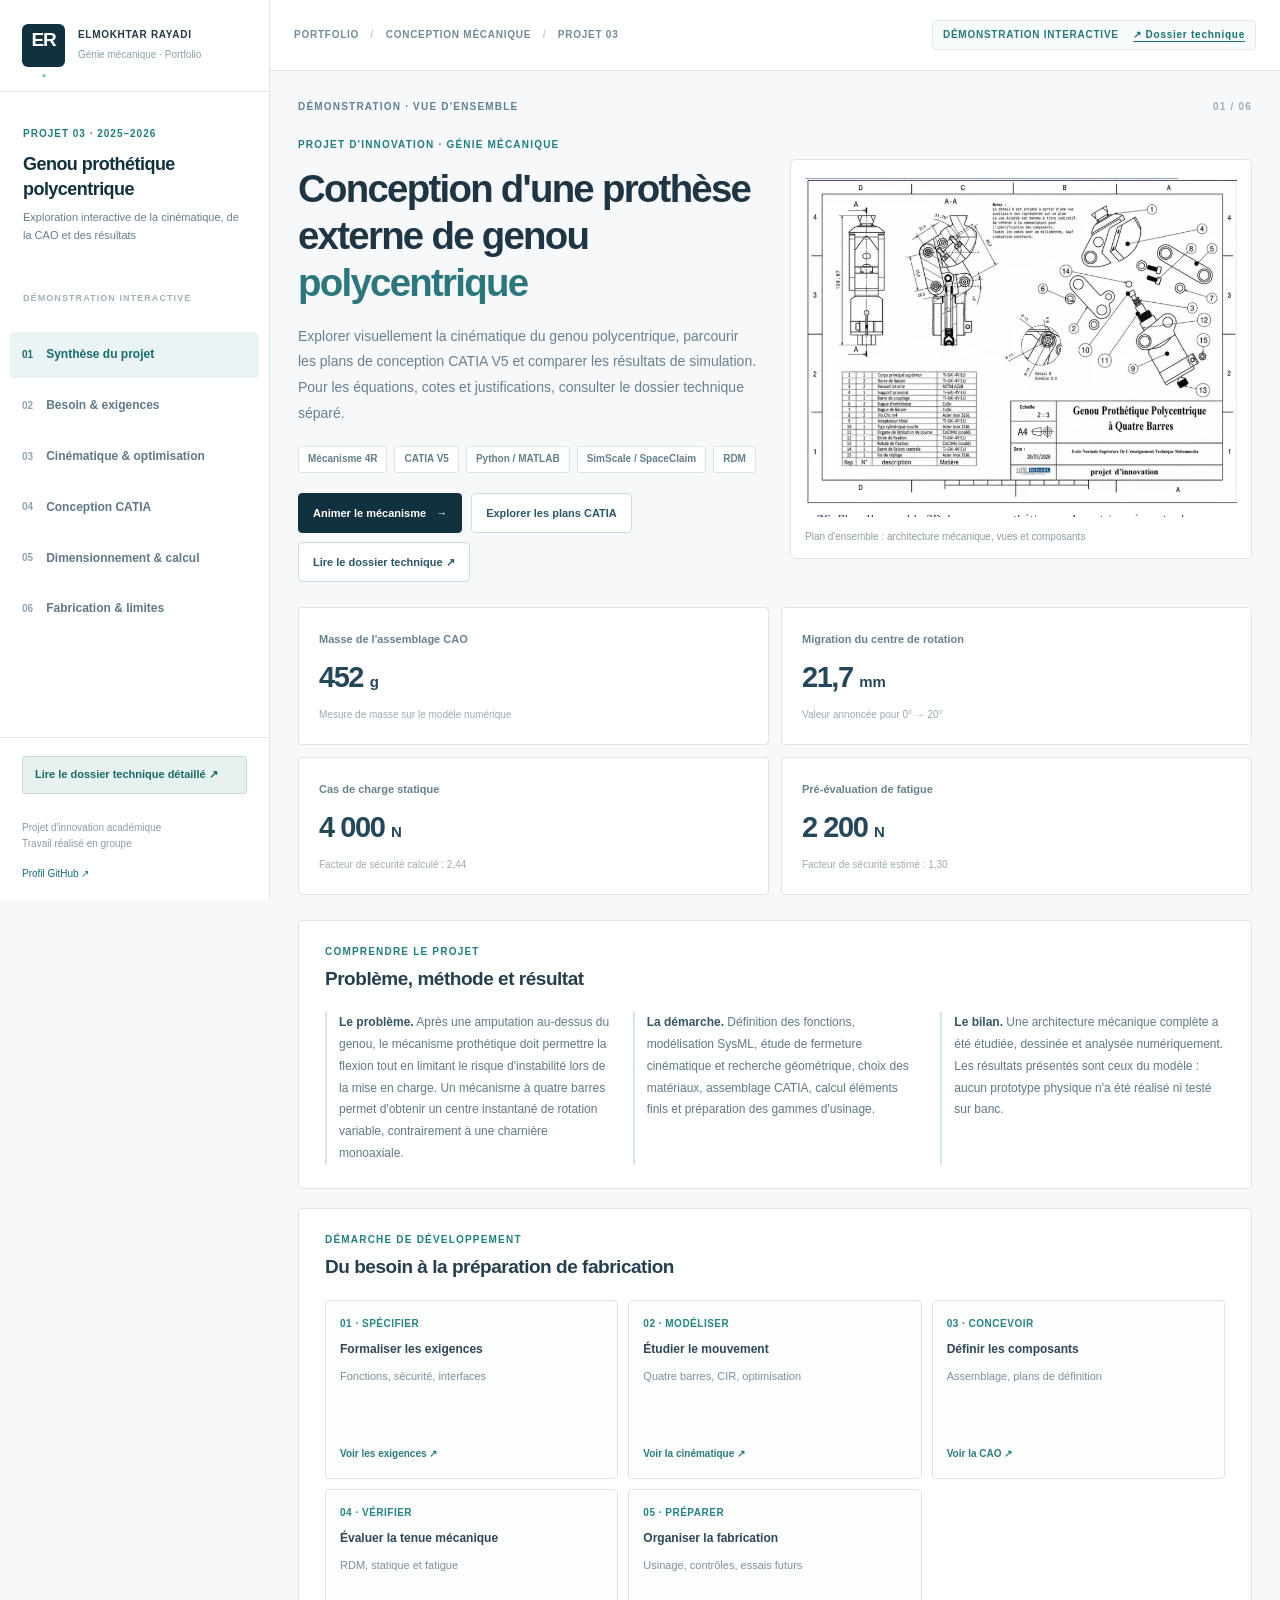
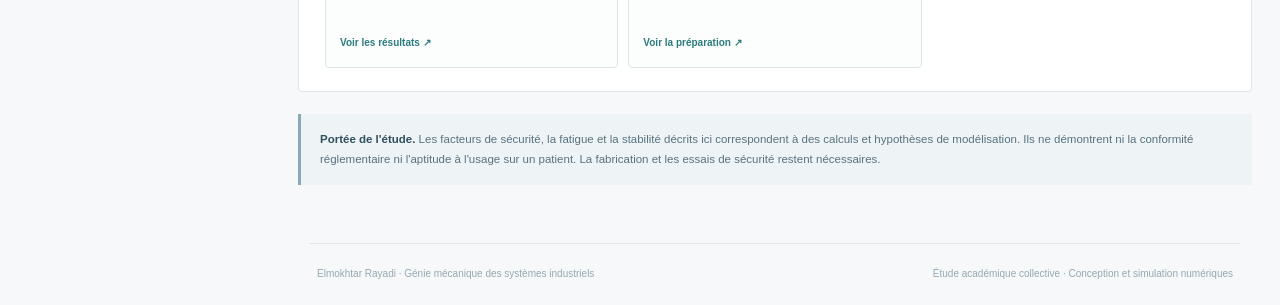
==== commit 2c622610: "Améliorer la présentation pour les recruteurs Co-Authored-By: Claude Opus 5.5 <noreply@anthropic.com" ====
--- a/index.html
+++ b/index.html
@@ -6,6 +6,12 @@
 <meta name="theme-color" content="#f5f7f8">
 <meta name="description" content="Étude de conception mécanique d'un genou prothétique polycentrique : analyse fonctionnelle, cinématique, CAO CATIA V5, dimensionnement et simulations numériques.">
 <title>Genou polycentrique · Démonstration interactive — Elmokhtar Rayadi</title>
+  <meta property="og:type" content="website">
+  <meta property="og:title" content="Genou polycentrique · Démonstration interactive — Elmokhtar Rayadi">
+  <meta property="og:description" content="Étude de conception mécanique d'un genou prothétique polycentrique : analyse fonctionnelle, cinématique, CAO CATIA V5, dimensionnement et simulations numériques.">
+  <meta property="og:url" content="https://elmokhtarrayadi.github.io/conception-genou-polycentrique/">
+  <meta property="og:image" content="https://elmokhtarrayadi.github.io/conception-genou-polycentrique/assets/assemblage_plan_catia.webp">
+  <meta name="twitter:card" content="summary_large_image">
 <link rel="stylesheet" href="style.css">
 </head>
 <body>
--- a/style.css
+++ b/style.css
@@ -29,3 +29,12 @@
 @media(max-width:1280px){.manufacturing-steps{grid-template-columns:repeat(3,minmax(0,1fr))}.cir-panel{grid-template-columns:1fr 1fr}.trace-flow,.assembly-chain{grid-template-columns:repeat(2,minmax(0,1fr))}.trace-flow>div:nth-child(2),.assembly-chain>div:nth-child(2){border-right:0}.trace-flow>div:nth-child(-n+2),.assembly-chain>div:nth-child(-n+2){border-bottom:1px solid #e5edef}}
 @media(max-width:920px){.brief-grid{grid-template-columns:1fr}.brief-grid>div{border-bottom:1px solid #e8eeee;padding-bottom:12px}.brief-grid>div:last-child{border-bottom:0}.equation-layout,.engineering-grid,.mesh-comparison,.cir-panel{grid-template-columns:1fr}}
 @media(max-width:570px){.audit-columns,.engineering-calc,.manufacturing-steps,.trace-flow,.assembly-chain{grid-template-columns:1fr}.audit-columns>div+div{border:0;padding-left:0;border-top:1px solid #e5edef;padding-top:13px}.trace-flow>div,.assembly-chain>div{border-right:0!important;border-bottom:1px solid #e5edef}.trace-flow>div:last-child,.assembly-chain>div:last-child{border-bottom:0}.small-ref{white-space:normal}.formula{font-size:10px;padding:11px 8px}.cir-controls{padding:9px}.paper{padding:18px 16px}}
+
+
+/* Liens explicites entre démonstration et dossier autonome. */
+.doc-top-link{display:inline-block;margin-left:11px;color:#16746f;font-weight:750;text-decoration:underline;text-underline-offset:3px}
+.doc-top-link:hover{color:#124e59}
+.doc-sidebar-link{display:block;margin:0 0 13px;padding:10px 12px;background:#e7f2f0;border:1px solid #c4dedb;border-radius:3px;color:#196a66;font-weight:800;font-size:11px;line-height:1.4;text-decoration:none}
+.doc-sidebar-link:hover{background:#dcefeb}
+.button-row>a.btn{display:inline-flex;align-items:center;justify-content:center;text-decoration:none;font-weight:700}
+@media(max-width:770px){.topbar .doc-top-link{margin-left:5px}.button-row>a.btn{max-width:100%}}
